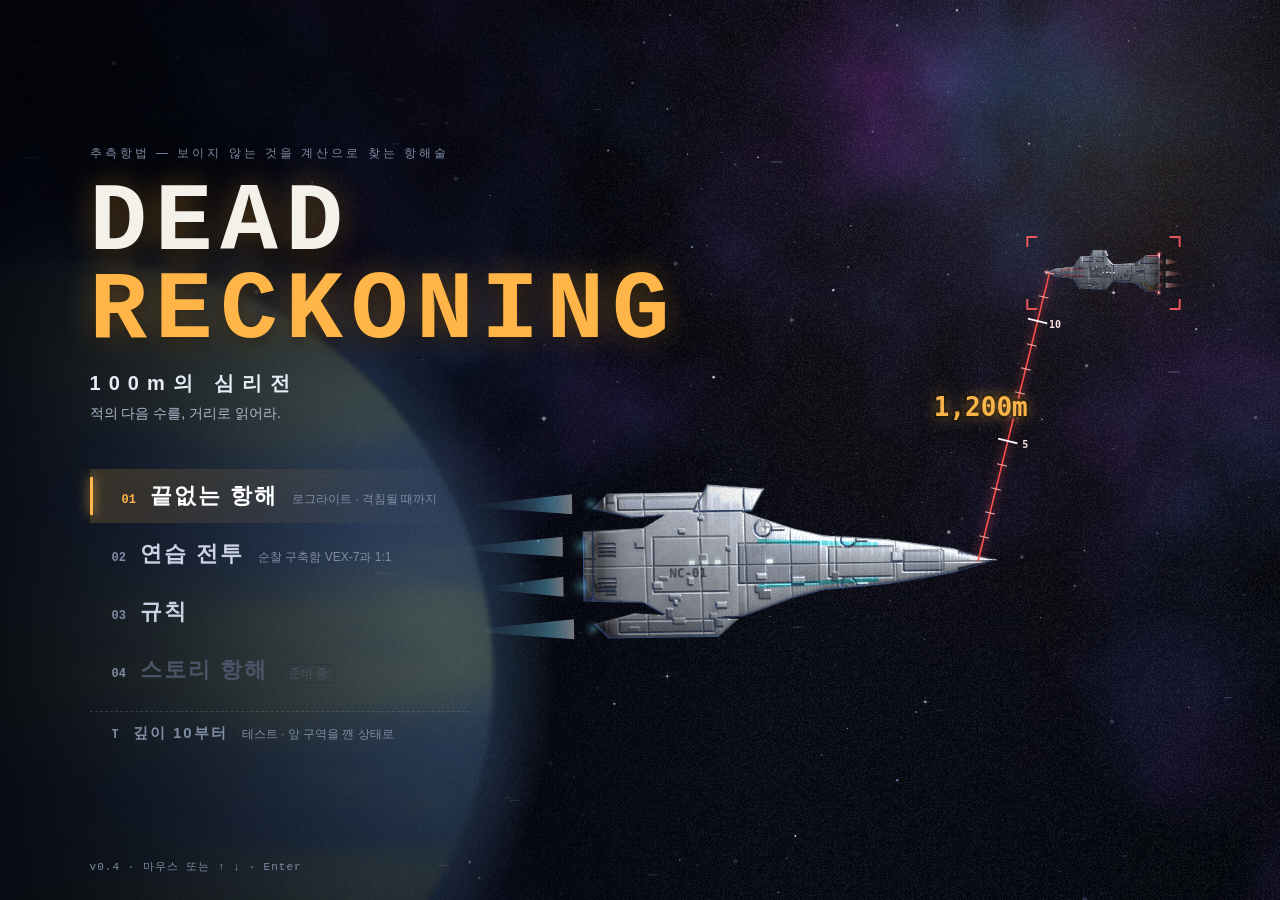
==== index.html @ 0b4e4a98 "DEAD RECKONING 첫 업로드 (게임 + 기획서 + 카드 목록)" ====
<!DOCTYPE html>
<html lang="ko">
<head>
  <meta charset="UTF-8">
  <title>DEAD RECKONING — 100m의 심리전</title>
  <link rel="stylesheet" href="style.css">
</head>
<body>
  <!-- 창 전체 = 우주 (카메라 · 레터박스 · 필름 입자까지 여기서 그림) -->
  <canvas id="space"></canvas>

  <div id="app">
    <header id="top">
      <div class="logo">DEAD RECKONING <span>100m의 심리전</span></div>
      <div id="turnInfo"></div>
      <button id="menuBtn" class="topBtn">메인 화면</button>
      <button id="logBtn" class="topBtn">기록 (L)</button>
      <button id="helpBtn" class="topBtn">규칙 (H)</button>
    </header>

    <!-- 전장: 함선이 떠 있는 자리 -->
    <section id="field">
      <div id="hudPlayer" class="hud left"></div>
      <div id="hudEnemy" class="hud right"></div>
      <div id="hudCenter">
        <div id="steps" class="phaseSteps"></div>
        <div id="distLbl"></div>
        <div id="torps"></div>
      </div>
      <div id="banner" class="hidden"></div>
      <div id="hint"></div>
      <div id="radio"></div>
      <div id="turnSum" class="hidden"></div>
      <div id="reveal" class="hidden">
        <div class="revealSide me"></div>
        <div class="revealMid">동시 공개</div>
        <div class="revealSide foe"></div>
      </div>
    </section>

    <!-- 아래 트레이: 계획 + 손패 -->
    <section id="tray">
      <section id="planBar"></section>
      <section id="hand"></section>
    </section>

    <!-- 메인 화면 -->
    <section id="title" class="hidden">
      <div class="tWrap">
        <div class="tKicker">추측항법 — 보이지 않는 것을 계산으로 찾는 항해술</div>
        <h1 class="tLogo"><span>DEAD</span><span>RECKONING</span></h1>
        <div class="tSub">100m의 심리전</div>
        <div class="tTag">적의 다음 수를, 거리로 읽어라.</div>
        <nav class="tMenu">
          <button data-m="endless"><i>01</i>끝없는 항해<small id="bestDepth">로그라이트</small></button>
          <button data-m="practice"><i>02</i>연습 전투<small>순찰 구축함 VEX-7과 1:1</small></button>
          <button data-m="rules"><i>03</i>규칙</button>
          <button data-m="voyage" disabled><i>04</i>스토리 항해<small>준비 중</small></button>
          <button data-m="depth10" class="dev"><i>T</i>깊이 10부터<small>테스트 · 앞 구역을 깬 상태로</small></button>
        </nav>
      </div>
      <div class="tFoot">v0.4 · 마우스 또는 ↑ ↓ · Enter</div>
    </section>

    <!-- 항해 화면 (이야기 · 항로 · 보상 · 사건) -->
    <section id="voyage" class="hidden"></section>

    <!-- 전투 기록 (서랍) -->
    <aside id="log"></aside>
    <div id="overlay" class="hidden"></div>
  </div>

  <!-- 수치 (숫자만 바꾸고 새로고침) -->
  <script src="data/cards.js"></script>
  <script src="data/rules.js"></script>
  <script src="data/voyage.js"></script>
  <!-- 게임 코드 -->
  <script src="src/battle.js"></script>
  <script src="src/ai.js"></script>
  <script src="src/art.js"></script>
  <script src="src/icons.js"></script>
  <script src="src/scene.js"></script>
  <script src="src/voyage.js"></script>
  <script src="src/ui.js"></script>
</body>
</html>
---- style.css ----
/* DEAD RECKONING — 시네마틱 우주전: 짙은 우주 + 호박색 계기 + 청록(나) / 적색(적) */
:root {
  --bg: #02030A;
  --panel: #0C1320;
  --panel2: #121B2B;
  --glass: rgba(6, 10, 20, 0.55);
  --line: rgba(160, 190, 230, 0.16);
  --text: #E6EDF7;
  --dim: #7E8BA3;
  --amber: #FFB547;
  --me: #5CE1E6;
  --foe: #FF5A5F;
  --fuel: #7CFF9B;
  --heat: #FF7A3A;
  --shield: #9DB8FF;
  --weapon: #FF8A65;
  --defense: #7FB2FF;
  --move: #7CFF9B;
  --system: #C08BFF;
  --mono: Consolas, 'Courier New', monospace;
}

* { box-sizing: border-box; }
html, body { margin: 0; height: 100%; background: var(--bg); color: var(--text);
  font-family: 'Malgun Gothic', 'Apple SD Gothic Neo', sans-serif; overflow: hidden; }
#space { position: fixed; inset: 0; width: 100vw; height: 100vh; display: block; z-index: 0; }
button { font: inherit; color: inherit; cursor: pointer; }
.hidden { display: none !important; }

/* 화면 전체가 전장. 위 · 아래만 얇게 UI */
#app { position: fixed; inset: 0; z-index: 1; display: flex; flex-direction: column; }
#top { display: flex; align-items: center; gap: 16px; padding: 10px 16px 0; text-shadow: 0 1px 4px #000; }
.logo { font-family: var(--mono); font-weight: 900; letter-spacing: 6px; color: var(--amber); font-size: 15px; text-shadow: 0 0 14px rgba(255,181,71,0.45); }
.logo span { font-family: 'Malgun Gothic', sans-serif; letter-spacing: 1px; font-size: 11px; color: var(--dim); margin-left: 10px; }
#turnInfo { flex: 1; font-family: var(--mono); color: var(--dim); font-size: 11px; }
.topBtn { background: rgba(6,10,20,0.5); border: 1px solid var(--line); border-radius: 6px; padding: 4px 11px; font-size: 11px; color: var(--dim); }
.topBtn:hover, .topBtn.on { color: var(--text); border-color: rgba(255,255,255,0.4); }

/* ── 전장 ── */
#field { position: relative; flex: 1; min-height: 260px; }

/* 계기판: 모서리를 깎은 얇은 판 */
.hud { position: absolute; top: 10px; width: 280px; padding: 10px 14px 9px; font-size: 12px;
  background: linear-gradient(180deg, rgba(8,13,26,0.72), rgba(8,13,26,0.35)); backdrop-filter: blur(4px);
  clip-path: polygon(0 0, calc(100% - 14px) 0, 100% 14px, 100% 100%, 14px 100%, 0 calc(100% - 14px)); }
.hud.left { left: 16px; border-top: 2px solid var(--me); }
.hud.right { right: 16px; border-top: 2px solid var(--foe); clip-path: polygon(14px 0, 100% 0, 100% calc(100% - 14px), calc(100% - 14px) 100%, 0 100%, 0 14px); }
.hud h2 { margin: 0 0 7px; font-size: 13px; letter-spacing: 1px; }
.hud.left h2 { color: var(--me); } .hud.right h2 { color: var(--foe); }
.stat { display: flex; align-items: center; flex-wrap: wrap; gap: 4px 8px; margin: 4px 0; color: var(--dim); }
.stat > span:first-child { width: 36px; font-size: 11px; }
.stat b { color: var(--text); font-family: var(--mono); font-size: 12px; min-width: 58px; text-align: right; }
.bar { flex: 1; height: 7px; background: rgba(255,255,255,0.08); position: relative; overflow: hidden; transform: skewX(-20deg); }
.stat.hull .bar { height: 11px; }
.bar > i { position: absolute; left: 0; top: 0; bottom: 0; transition: width 0.5s; }
.bar .ghost { background: rgba(255, 122, 58, 0.35); }
.bar .mark { position: absolute; top: -2px; bottom: -2px; width: 2px; background: rgba(255,255,255,0.35); }
.tag { display: inline-block; font-size: 11px; padding: 1px 6px; border-radius: 3px; background: rgba(255,255,255,0.07); }
.tag.warn { color: #FFD166; } .tag.danger { color: var(--heat); } .tag.melt { color: var(--foe); }

.stat.intel > span:first-child { color: var(--amber); }
.tag.doc { color: var(--text); background: rgba(255,181,71,0.12); border: 1px solid rgba(255,181,71,0.3); }
.mh { font-family: var(--mono); font-size: 11px; padding: 0 4px; border-radius: 3px; opacity: 0.55; }
.mh.last { opacity: 1; outline: 1px solid rgba(255,255,255,0.25); }
.mh.fwd { color: var(--fuel); } .mh.back { color: var(--shield); } .mh.hold { color: var(--dim); } .mh.none { color: var(--dim); opacity: 0.7; }

/* 새 계기판: 선체가 주인공 */
.hname { font-size: 12px; font-weight: 900; letter-spacing: 1px; margin-bottom: 2px; }
.hud.left .hname { color: var(--me); } .hud.right .hname { color: var(--foe); }
.hullRow { display: flex; align-items: baseline; gap: 10px; }
.hpNum b { font-family: var(--mono); font-size: 30px; font-weight: 900; color: #fff; line-height: 1; text-shadow: 0 0 12px rgba(255,255,255,0.25); }
.hpNum small { font-family: var(--mono); font-size: 13px; color: var(--dim); }
.shNum { font-size: 11px; color: var(--shield); }
.shNum b { font-family: var(--mono); font-size: 17px; text-shadow: 0 0 10px rgba(157,184,255,0.7); }
.lowTag { display: none; margin-left: auto; font-size: 10px; font-weight: 900; color: #fff; background: var(--foe); padding: 1px 6px; animation: pulse 0.5s infinite alternate; }
.hud.low .lowTag { display: inline-block; }
.hud.low .hpNum b { color: #FF6B6B; }
.hbar { position: relative; height: 14px; margin-top: 5px; background: rgba(255,255,255,0.07); transform: skewX(-20deg); overflow: hidden; }
.hbar i { position: absolute; left: 0; top: 0; bottom: 0; }
.hbar .trail { background: rgba(255,255,255,0.85); transition: width 0.6s ease-in 0.45s; }
.hbar .fill { transition: width 0.15s; }
.hud.left .hbar .fill { background: linear-gradient(180deg, #8EF3F6, var(--me)); box-shadow: 0 0 10px rgba(92,225,230,0.5); }
.hud.right .hbar .fill { background: linear-gradient(180deg, #FF9A9D, var(--foe)); box-shadow: 0 0 10px rgba(255,90,95,0.5); }
.hud.low .hbar .fill { animation: pulse 0.45s infinite alternate; }
.hbar .ticks { position: absolute; inset: 0; background-image: linear-gradient(90deg, transparent calc(100% - 1px), rgba(0,0,0,0.5) calc(100% - 1px)); }
.sbar { height: 5px; margin-top: 3px; transform: skewX(-20deg); background: rgba(157,184,255,0.08); }
.sbar .sfill { display: block; height: 100%; width: 0; background: var(--shield); box-shadow: 0 0 10px rgba(157,184,255,0.8); transition: width 0.2s; }
.subRow { display: flex; align-items: center; gap: 6px; margin-top: 7px; font-size: 11px; color: var(--dim); }
.subRow .heatBar { flex: 1; height: 5px; }
.subRow b { font-family: var(--mono); color: var(--text); font-size: 11px; }
.subRow .lbl + b + .lbl { margin-left: 6px; }
.heatBar .hf { background: linear-gradient(90deg, #FFB547, var(--heat)); }
.hud .tags { display: flex; flex-wrap: wrap; gap: 4px; margin-top: 5px; }
.hud .tags:empty { display: none; }
.hud .intel { margin-top: 5px; font-size: 11px; display: flex; flex-direction: column; gap: 3px; }
.hud .intel .lbl { color: var(--amber); margin-right: 6px; }
.hud.hit { animation: hudHit 0.4s; }
@keyframes hudHit { 0% { transform: translateX(0); filter: brightness(2.2); } 25% { transform: translateX(-5px); } 50% { transform: translateX(4px); } 75% { transform: translateX(-2px); } 100% { transform: none; filter: none; } }

#hudCenter { position: absolute; top: 12px; left: 50%; transform: translateX(-50%); text-align: center; pointer-events: none; z-index: 2; }
.phaseSteps { display: flex; gap: 4px; justify-content: center; font-size: 11px; }
.phaseSteps span { padding: 3px 9px; background: rgba(6,10,20,0.55); color: var(--dim); transform: skewX(-15deg); }
.phaseSteps span.on { background: var(--amber); color: #1A1204; font-weight: 900; box-shadow: 0 0 14px rgba(255,181,71,0.5); }
#torps { margin-top: 6px; font-size: 12px; text-shadow: 0 1px 3px #000; }
#torps .me { color: var(--me); } #torps .foe { color: var(--foe); }

/* 평소 거리 (작게) */
#distLbl { margin-top: 6px; font-size: 12px; color: var(--dim); text-shadow: 0 1px 3px #000; }
#distLbl b { font-family: var(--mono); color: var(--amber); font-size: 14px; }
#distLbl small { font-size: 10px; opacity: 0.6; }


/* 카드 조준 */
body.aiming, body.aiming * { cursor: crosshair !important; user-select: none; }
.card { touch-action: none; user-select: none; }
.card.lifted { opacity: 0.25; transform: translateY(-4px) scale(0.96); transition-duration: 0.15s; }
.dragGhost { position: fixed; z-index: 30; pointer-events: none; margin: 0; transform: translate(-50%, -30%) rotate(-5deg) scale(0.92);
  box-shadow: 0 18px 40px rgba(0,0,0,0.7), 0 0 0 1px var(--amber); transition: transform 0.12s, opacity 0.12s; }
.dragGhost.onTarget { transform: translate(-50%, 40%) rotate(0) scale(0.45); opacity: 0.55; }
.dragGhost.weaponAim { display: none; }          /* 무기는 조준경만 */
body.scoping, body.scoping * { cursor: none !important; }
body.measuring #field { cursor: none; }
.flyCard { position: fixed; z-index: 30; pointer-events: none; margin: 0; transform: translate(-50%, -50%) scale(0.5);
  transition: left 0.38s cubic-bezier(.5,0,.2,1), top 0.38s cubic-bezier(.5,0,.2,1), transform 0.38s, opacity 0.38s; box-shadow: 0 0 24px rgba(255,181,71,0.6); }
.flyCard.go { transform: translate(-50%, -50%) scale(0.12); opacity: 0.25; }
.chip.chipIn { animation: chipIn 0.6s 0.3s both; }
@keyframes chipIn { 0% { box-shadow: 0 0 0 0 rgba(255,181,71,0.9); background: rgba(255,181,71,0.35); } 100% { box-shadow: 0 0 0 10px rgba(255,181,71,0); } }
#hint { position: absolute; left: 50%; bottom: 18px; transform: translateX(-50%); font-size: 13px; font-weight: 900; color: var(--amber);
  background: rgba(6,10,20,0.8); padding: 6px 14px; border: 1px solid rgba(255,181,71,0.4); opacity: 0; pointer-events: none; z-index: 5; }
#hint.show { animation: hintIn 1.8s both; }
@keyframes hintIn { 0% { opacity: 0; transform: translate(-50%, 6px); } 12% { opacity: 1; transform: translate(-50%, 0); } 80% { opacity: 1; } 100% { opacity: 0; } }

/* 턴 시작 자막 */
#banner { position: absolute; left: 0; right: 0; top: 30%; text-align: center; pointer-events: none; animation: bannerIn 1.9s both; z-index: 3; }
#banner .bt { font-family: var(--mono); font-weight: 900; font-size: 42px; letter-spacing: 16px; color: #fff; text-shadow: 0 0 24px rgba(255,181,71,0.7), 0 2px 6px #000; }
#banner .bs { margin-top: 4px; font-size: 14px; letter-spacing: 4px; color: var(--amber); text-shadow: 0 1px 4px #000; }
#banner .bline { width: 380px; max-width: 70%; height: 1px; margin: 10px auto 0; background: linear-gradient(90deg, transparent, rgba(255,181,71,0.8), transparent); }
@keyframes bannerIn {
  0% { opacity: 0; letter-spacing: 30px; filter: blur(6px); }
  18% { opacity: 1; filter: blur(0); }
  75% { opacity: 1; }
  100% { opacity: 0; transform: translateY(-10px); }
}

/* 기본 엔진 · 오버드라이브 */
.chip.engine .engTxt { min-width: 74px; text-align: center; font-weight: 900; }
.chip.engine .engCost { color: var(--heat); font-size: 10px; }
.odBtn { background: rgba(255,122,58,0.08); border: 1px solid rgba(255,122,58,0.45); color: var(--heat); border-radius: 8px; padding: 6px 12px; font-weight: 900; font-size: 12px; }
.odBtn.on { background: var(--heat); color: #1A0A02; box-shadow: 0 0 16px rgba(255,122,58,0.6); animation: pulse 0.5s infinite alternate; }
.odBtn:disabled { opacity: 0.35; cursor: not-allowed; animation: none; }
.tag.od { color: var(--heat); }

/* 턴 요약 */
#turnSum { position: absolute; top: 62px; left: 50%; transform: translateX(-50%); background: var(--glass); backdrop-filter: blur(6px); border-top: 1px solid rgba(255,181,71,0.5); padding: 8px 16px; font-size: 12px; pointer-events: none; animation: tsIn 0.35s both; min-width: 270px; }
#turnSum .tsHead { text-align: center; color: var(--dim); margin-bottom: 4px; }
#turnSum em { font-style: normal; font-weight: 900; color: var(--text); }
#turnSum .me { color: var(--me); } #turnSum .foe { color: var(--foe); }
#turnSum .tsRow { display: grid; grid-template-columns: auto 34px auto 34px; gap: 4px 10px; align-items: center; color: var(--dim); }
#turnSum .tsRow b { font-family: var(--mono); font-size: 14px; text-align: right; }
@keyframes tsIn { from { opacity: 0; transform: translate(-50%, 6px); } to { opacity: 1; transform: translate(-50%, 0); } }

/* ── 동시 공개: 화면 한가운데 크게 → 위로 물러남 ── */
#reveal { position: absolute; left: 50%; top: 50%; width: min(96%, 1180px); transform: translate(-50%, -50%) scale(1.12);
  display: grid; grid-template-columns: 1fr auto 1fr; align-items: center; gap: 14px; pointer-events: none; z-index: 2;
  transition: top 0.55s cubic-bezier(.2,.8,.2,1), transform 0.55s cubic-bezier(.2,.8,.2,1); }
#reveal::before { content: ''; position: absolute; inset: -60px -40px; background: radial-gradient(ellipse at center, rgba(0,0,0,0.75), rgba(0,0,0,0) 70%); z-index: -1; transition: opacity 0.5s; }
#reveal.docked { top: 44px; transform: translate(-50%, 0) scale(0.66); }
#reveal.docked::before { opacity: 0; }
.revealMid { font-family: var(--mono); font-weight: 900; font-size: 12px; letter-spacing: 3px; color: var(--amber); writing-mode: vertical-rl; text-shadow: 0 0 10px rgba(255,181,71,0.6); padding: 6px 0; border-left: 1px solid rgba(255,181,71,0.5); border-right: 1px solid rgba(255,181,71,0.5); }
#reveal.docked .revealMid { opacity: 0.4; }
.revealSide { display: flex; flex-wrap: wrap; gap: 8px; }
.revealSide.me { flex-direction: row-reverse; }      /* 첫 카드가 가운데 쪽 */
.rcard { width: 124px; height: 70px; padding: 8px 9px 8px 50px; font-size: 13px; font-weight: 900; position: relative;
  background: linear-gradient(160deg, rgba(20,30,52,0.95), rgba(10,15,28,0.95)); border: 1px solid var(--line); border-radius: 6px; }
.rcard .ri { position: absolute; left: 8px; top: 50%; transform: translateY(-50%); line-height: 0; }
.rcard small { display: block; font-weight: 400; font-size: 10px; color: var(--dim); margin-top: 4px; }
.rcard.back { padding: 0; background: repeating-linear-gradient(45deg, #1B2336, #1B2336 6px, #131A29 6px, #131A29 12px); animation: pulse 0.6s infinite alternate; }
.revealSide.me .rcard.back { animation: slideL 0.35s both, pulse 0.6s 0.35s infinite alternate; }
.revealSide.foe .rcard.back { animation: slideR 0.35s both, pulse 0.6s 0.35s infinite alternate; }
.rcard.front { animation: flipIn 0.45s both; }
.rcard[data-type=weapon] { border-color: rgba(255,138,101,0.75); } .rcard[data-type=weapon] .ri { color: var(--weapon); }
.rcard[data-type=defense] { border-color: rgba(127,178,255,0.75); } .rcard[data-type=defense] .ri { color: var(--defense); }
.rcard[data-type=move] { border-color: rgba(124,255,155,0.75); } .rcard[data-type=move] .ri { color: var(--move); }
.rcard.front.od { border-color: var(--heat); color: var(--heat); box-shadow: 0 0 16px rgba(255,122,58,0.6); } .rcard.od .ri { color: var(--heat); }
.revealSide.me .rcard.front { box-shadow: 0 0 14px rgba(92,225,230,0.35); }
.revealSide.foe .rcard.front { box-shadow: 0 0 14px rgba(255,90,95,0.35); }
@keyframes flipIn { from { transform: rotateY(90deg) scale(0.9); opacity: 0.3; } to { transform: rotateY(0) scale(1); opacity: 1; } }
@keyframes slideL { from { transform: translateX(-80px); opacity: 0; } to { transform: none; opacity: 1; } }
@keyframes slideR { from { transform: translateX(80px); opacity: 0; } to { transform: none; opacity: 1; } }
@keyframes pulse { from { opacity: 0.6; } to { opacity: 1; } }

/* ── 아래 트레이 (계획 + 손패). 처리 중엔 흐려지고 내려감 ── */
#tray { padding: 26px 16px 10px; background: linear-gradient(to top, rgba(2,3,9,0.94) 55%, rgba(2,3,9,0)); transition: opacity 0.4s, transform 0.4s; }
body.resolving #tray { opacity: 0.22; transform: translateY(40px); pointer-events: none; }

#planBar { display: flex; align-items: center; gap: 10px; flex-wrap: wrap; min-height: 44px; font-size: 13px; padding: 0 4px 6px; border-bottom: 1px solid rgba(255,181,71,0.18); }
#planBar .label { color: var(--amber); font-size: 11px; letter-spacing: 2px; font-weight: 900; }
.planRow { display: flex; flex-wrap: wrap; gap: 6px; align-items: center; flex: 1; }
.planRow .empty { color: var(--dim); font-size: 12px; }
.chip { flex: none; white-space: nowrap; background: rgba(18,27,43,0.85); border: 1px solid var(--line); border-radius: 6px; padding: 4px 8px; font-size: 12px; display: flex; align-items: center; gap: 6px; }
.chip[data-type=weapon] { border-color: rgba(255,138,101,0.5); }
.chip[data-type=defense] { border-color: rgba(127,178,255,0.5); }
.chip[data-type=move] { border-color: rgba(124,255,155,0.5); }
.chip button, .ctl button { background: rgba(255,255,255,0.06); border: 1px solid var(--line); border-radius: 4px; padding: 1px 7px; }
.ctl { display: flex; align-items: center; gap: 6px; color: var(--dim); font-size: 12px; }
.fuelPips { display: inline-flex; gap: 3px; }
.fuelPips i { width: 12px; height: 12px; transform: skewX(-15deg); background: rgba(255,255,255,0.08); border: 1px solid var(--line); }
.fuelPips i.used { background: var(--fuel); box-shadow: 0 0 6px rgba(124,255,155,0.5); } .fuelPips i.cool { background: var(--shield); } .fuelPips i.over { background: var(--heat); }
.ctl.expect { color: var(--text); }
.ctl.expect b { color: var(--amber); font-family: var(--mono); font-size: 15px; }
.ctl.expect small { color: var(--dim); font-size: 10px; }
#decide { background: linear-gradient(180deg, #FFC66B, #F29B1F); color: #1A1204; border: none; padding: 10px 24px; font-weight: 900; font-size: 14px; letter-spacing: 1px; box-shadow: 0 0 20px rgba(255,181,71,0.4);
  clip-path: polygon(10px 0, 100% 0, calc(100% - 10px) 100%, 0 100%); }
#decide:disabled { opacity: 0.35; cursor: not-allowed; box-shadow: none; }

/* ── 손패 카드 ── */
#hand { display: flex; gap: 12px; padding: 16px 4px 0; min-height: 232px; justify-content: center; }
.card { width: 152px; height: 218px; border-radius: 9px; position: relative; cursor: pointer; display: flex; flex-direction: column; overflow: hidden;
  background: linear-gradient(170deg, rgba(24,35,60,0.97), rgba(11,17,31,0.97) 65%); border: 1px solid rgba(160,190,230,0.22);
  box-shadow: 0 10px 24px rgba(0,0,0,0.55);
  transition: transform 0.32s cubic-bezier(.2,1.4,.4,1), border-color 0.3s, box-shadow 0.35s, opacity 0.3s; }
.card::after { content: ''; position: absolute; inset: 0; pointer-events: none;
  background: linear-gradient(115deg, rgba(255,255,255,0) 40%, rgba(255,255,255,0.07) 50%, rgba(255,255,255,0) 60%); }
.card:hover { transform: translateY(-8px); border-color: rgba(255,255,255,0.55); }
.card.planned { transform: translateY(-18px); border-color: var(--amber); box-shadow: 0 0 0 1px var(--amber), 0 14px 30px rgba(255,181,71,0.32); }
/* 선택되는 순간: 빛이 카드를 한 번 쓸고 지나감 */
.card.planned::after { background: linear-gradient(115deg, rgba(255,210,120,0) 35%, rgba(255,210,120,0.45) 50%, rgba(255,210,120,0) 65%);
  background-size: 250% 100%; animation: sweep 0.55s ease-out both; }
@keyframes sweep { from { background-position: 120% 0; } to { background-position: -40% 0; } }
/* 선택 표시 (조준 / 준비) */
.card .armed { position: absolute; left: 50%; top: -1px; z-index: 2; font-size: 10px; font-weight: 900; letter-spacing: 1px; color: #1A1204; background: var(--amber);
  padding: 2px 10px; border-radius: 0 0 6px 6px; transform: translate(-50%, -110%); opacity: 0; transition: transform 0.3s cubic-bezier(.2,1.4,.4,1) 0.08s, opacity 0.2s 0.08s; }
.card.planned .armed { transform: translate(-50%, 0); opacity: 1; }
/* 새 턴에 한 장씩 올라옴 */
.card.dealt { animation: dealIn 0.42s cubic-bezier(.2,1.2,.4,1) backwards; }   /* backwards: 끝난 뒤엔 hover·선택 움직임을 막지 않음 */
@keyframes dealIn { from { opacity: 0; transform: translateY(60px) rotate(4deg); } to { opacity: 1; transform: none; } }
.card.dealt.planned { animation: none; }
.card.locked { opacity: 0.35; cursor: not-allowed; }
/* 카드 그림칸 */
.cart { height: 64px; flex: none; display: grid; place-items: center; position: relative; border-bottom: 1px solid rgba(255,255,255,0.08); }
.cart::before { content: ''; position: absolute; inset: 0; background-image: linear-gradient(rgba(255,255,255,0.05) 1px, transparent 1px), linear-gradient(90deg, rgba(255,255,255,0.05) 1px, transparent 1px); background-size: 10px 10px; }
.cart svg { position: relative; filter: drop-shadow(0 0 6px currentColor); }
.card[data-type=weapon] .cart { color: var(--weapon); background: radial-gradient(ellipse at 50% 60%, rgba(255,138,101,0.32), rgba(60,20,12,0.4) 70%); }
.card[data-type=defense] .cart { color: var(--defense); background: radial-gradient(ellipse at 50% 60%, rgba(127,178,255,0.32), rgba(12,24,60,0.4) 70%); }
.card[data-type=move] .cart { color: var(--move); background: radial-gradient(ellipse at 50% 60%, rgba(124,255,155,0.26), rgba(10,44,22,0.4) 70%); }
.cbody { padding: 7px 9px 8px; display: flex; flex-direction: column; gap: 4px; flex: 1; min-height: 0; }
.card .key { position: absolute; top: 6px; right: 8px; font-family: var(--mono); font-size: 10px; color: rgba(255,255,255,0.5); z-index: 1; }
.card .cost { position: absolute; top: 6px; left: 6px; width: 24px; height: 24px; border-radius: 50%; background: var(--fuel); color: #07210F; font-weight: 900; font-family: var(--mono); display: grid; place-items: center; font-size: 13px; box-shadow: 0 0 10px rgba(124,255,155,0.6); z-index: 1; }
.card .ctype { font-size: 10px; font-weight: 900; letter-spacing: 1px; display: flex; justify-content: space-between; }
.card .ctype .cheat { font-family: var(--mono); color: var(--heat); font-weight: 400; letter-spacing: 0; }
.card[data-type=weapon] .ctype { color: var(--weapon); }
.card[data-type=defense] .ctype { color: var(--defense); }
.card[data-type=move] .ctype { color: var(--move); }
.card .cname { font-size: 15px; font-weight: 900; line-height: 1.1; }
.card .cdesc { font-size: 10.5px; color: #AEB9CD; line-height: 1.35; overflow: hidden; }
.mini { display: flex; gap: 1px; height: 8px; }
.mini i { flex: 1; }
.mini.labels { height: auto; justify-content: space-between; font-family: var(--mono); font-size: 8px; color: var(--dim); margin-top: -2px; }
.card .cnow { font-size: 10.5px; color: var(--dim); background: rgba(255,181,71,0.08); border-radius: 4px; padding: 2px 6px; }
.card .cnow b { color: var(--amber); font-family: var(--mono); font-size: 14px; margin: 0 2px; }
.card .cnow b.zero { color: #4A5468; }
.card .cnow b.od { color: var(--heat); }
.card .cnow span { font-size: 10px; }
.card .lockNote { position: absolute; left: 0; right: 0; top: 24px; text-align: center; color: var(--heat); font-size: 12px; font-weight: 900; text-shadow: 0 1px 3px #000; }

/* ── 기록 (오른쪽 서랍) ── */
#log { position: fixed; right: 12px; top: 44px; bottom: 300px; width: 300px; z-index: 4; background: rgba(6,10,20,0.88); backdrop-filter: blur(8px); border: 1px solid var(--line); border-radius: 8px; padding: 10px 12px; overflow-y: auto; font-size: 12px; line-height: 1.55;
  transform: translateX(calc(100% + 20px)); transition: transform 0.3s; }
#log.open { transform: none; }
#log h3 { margin: 0 0 6px; font-size: 12px; color: var(--dim); letter-spacing: 2px; }
#log p { margin: 2px 0; color: #B9C3D6; }
#log p.turn { color: var(--amber); margin-top: 10px; font-family: var(--mono); }
#log p.hit { color: var(--me); } #log p.hurt { color: var(--foe); }
#log p.miss { color: var(--dim); } #log p.heat { color: var(--heat); }
#log p.def { color: var(--shield); } #log p.move { color: var(--fuel); }

/* ── 결과 / 규칙 ── */
#overlay { position: fixed; inset: 0; background: rgba(2, 4, 8, 0.8); display: grid; place-items: center; z-index: 40; backdrop-filter: blur(3px); }
.box { background: var(--panel); border: 1px solid var(--line); border-radius: 12px; padding: 28px 34px; max-width: 720px; }
.box h1 { margin: 0 0 12px; font-size: 32px; letter-spacing: 2px; }
.box h1.win { color: var(--me); } .box h1.lose { color: var(--foe); }
.box p, .box li { color: #C9D2E3; line-height: 1.6; font-size: 14px; }
.box button.ghostBtn { background: none; color: var(--text); border: 1px solid var(--line); }
.box button { margin-top: 12px; background: var(--amber); color: #1A1204; border: none; border-radius: 8px; padding: 10px 24px; font-weight: 900; }

/* ── 메인 화면 ── */
body.onTitle #top, body.onTitle #field, body.onTitle #tray, body.onTitle #log { visibility: hidden; }
#title { position: fixed; inset: 0; z-index: 20; display: flex; flex-direction: column; justify-content: center; padding: 0 7vw;
  background: linear-gradient(90deg, rgba(2,3,9,0.85) 0%, rgba(2,3,9,0.45) 38%, rgba(2,3,9,0) 60%); transition: opacity 0.6s; }
#title.out { opacity: 0; pointer-events: none; }
.tWrap { max-width: 560px; }
.tKicker { font-size: 12px; letter-spacing: 3px; color: var(--dim); margin-bottom: 18px; animation: tIn 0.8s 0.1s both; }
.tLogo { margin: 0; font-family: var(--mono); font-weight: 900; line-height: 0.92; font-size: clamp(48px, 7.5vw, 104px); letter-spacing: 0.08em; color: #F4F1EA;
  text-shadow: 0 0 30px rgba(255,181,71,0.35), 0 4px 18px rgba(0,0,0,0.8); }
.tLogo span { display: block; animation: tLogo 1.1s both; }
.tLogo span + span { color: var(--amber); animation-delay: 0.18s; }
.tSub { margin-top: 14px; font-size: 20px; font-weight: 900; letter-spacing: 8px; color: var(--text); animation: tIn 0.8s 0.5s both; }
.tTag { margin-top: 8px; font-size: 14px; color: #AEB9CD; animation: tIn 0.8s 0.65s both; }
.tMenu { display: flex; flex-direction: column; gap: 4px; margin-top: 46px; animation: tIn 0.8s 0.85s both; }
.tMenu button { position: relative; display: flex; align-items: baseline; gap: 14px; width: 380px; text-align: left; background: none; border: none; padding: 12px 18px 12px 22px;
  font-size: 22px; font-weight: 900; color: #C9D2E3; letter-spacing: 2px; transition: color 0.2s, padding 0.25s, background 0.25s; }
.tMenu button i { font-style: normal; font-family: var(--mono); font-size: 12px; color: var(--dim); letter-spacing: 0; }
.tMenu button small { font-size: 12px; font-weight: 400; color: var(--dim); letter-spacing: 0; }
.tMenu button::before { content: ''; position: absolute; left: 0; top: 8px; bottom: 8px; width: 3px; background: var(--amber); transform: scaleY(0); transition: transform 0.25s; box-shadow: 0 0 12px var(--amber); }
.tMenu button.sel { color: #fff; padding-left: 32px; background: linear-gradient(90deg, rgba(255,181,71,0.16), rgba(255,181,71,0)); }
.tMenu button.sel::before { transform: scaleY(1); }
.tMenu button.sel i { color: var(--amber); }
.tMenu button:disabled { color: #4A5468; cursor: default; }
.tMenu button.dev { font-size: 15px; margin-top: 10px; color: #7E8BA3; border-top: 1px dashed rgba(126,139,163,0.3); }
.tMenu button.dev.sel { color: #fff; }
.tMenu button:disabled small { color: #4A5468; border: 1px solid #2A3244; padding: 0 6px; border-radius: 3px; }
.tFoot { position: absolute; left: 7vw; bottom: 26px; font-family: var(--mono); font-size: 11px; color: var(--dim); letter-spacing: 1px; }
@keyframes tIn { from { opacity: 0; transform: translateY(10px); } to { opacity: 1; transform: none; } }
@keyframes tLogo { 0% { opacity: 0; letter-spacing: 0.4em; filter: blur(8px); } 60% { filter: blur(0); } 100% { opacity: 1; letter-spacing: 0.08em; } }
/* 화면 전환: 검게 */
#fade { position: fixed; inset: 0; background: #000; z-index: 50; pointer-events: none; opacity: 0; transition: opacity 0.45s; }
#fade.on { opacity: 1; }

/* ── 항해 화면 ── */
body.onVoyage #top, body.onVoyage #field, body.onVoyage #tray, body.onVoyage #log { visibility: hidden; }
#voyage { position: fixed; inset: 0; z-index: 20; overflow-y: auto; padding: 34px 6vw 40px;
  background: linear-gradient(90deg, rgba(2,3,9,0.92) 0%, rgba(2,3,9,0.7) 55%, rgba(2,3,9,0.25) 100%); }
#voyage.dark { background: rgba(0,0,0,0.9); display: flex; align-items: center; justify-content: center; }
.vHead { display: flex; align-items: baseline; gap: 18px; }
.vCh { font-size: 13px; letter-spacing: 3px; color: var(--amber); font-weight: 900; }
.vJump { font-family: var(--mono); font-size: 12px; color: var(--dim); }
.vStatus { display: flex; gap: 18px; margin: 8px 0 22px; font-size: 12px; color: var(--dim); }
.vStatus b { font-family: var(--mono); font-size: 15px; color: var(--text); }
.vStatus b.low { color: var(--foe); }
.vSera { max-width: 760px; font-size: 14px; color: #C9D2E3; line-height: 1.7; padding: 12px 16px; border-left: 2px solid var(--me); background: rgba(92,225,230,0.06); animation: tIn 0.5s both; }
.vSera b { font-family: var(--mono); color: var(--amber); }
.vSera i { color: #9FB0C8; }
.vWho { display: inline-block; font-size: 11px; font-weight: 900; letter-spacing: 2px; color: var(--me); margin-right: 8px; }
.vTitle { font-size: 22px; font-weight: 900; letter-spacing: 1px; margin: 6px 0 18px; }
.vHint { margin-top: 16px; font-size: 12px; color: var(--dim); }
/* 항로 카드 */
.vRoutes { display: flex; gap: 16px; flex-wrap: wrap; margin-top: 22px; }
.vRoute { position: relative; width: 250px; min-height: 200px; padding: 16px 18px; cursor: pointer; background: linear-gradient(170deg, rgba(20,30,52,0.92), rgba(9,14,26,0.92));
  border: 1px solid var(--line); border-top: 3px solid var(--dim); transition: transform 0.2s, border-color 0.2s, box-shadow 0.2s; animation: tIn 0.45s both; }
.vRoute:hover { transform: translateY(-6px); border-color: rgba(255,255,255,0.4); box-shadow: 0 14px 30px rgba(0,0,0,0.5); }
.vRoute.t-battle { border-top-color: var(--weapon); } .vRoute.t-elite { border-top-color: var(--foe); }
.vRoute.t-event { border-top-color: var(--amber); } .vRoute.t-dock { border-top-color: var(--fuel); }
.vRoute.t-flag { border-top-color: var(--foe); width: 340px; box-shadow: 0 0 30px rgba(255,90,95,0.25); }
.vrKey { position: absolute; top: 10px; right: 12px; font-family: var(--mono); font-size: 11px; color: var(--dim); }
.vrType { font-size: 11px; font-weight: 900; letter-spacing: 3px; color: var(--dim); }
.t-battle .vrType { color: var(--weapon); } .t-elite .vrType, .t-flag .vrType { color: var(--foe); } .t-event .vrType { color: var(--amber); } .t-dock .vrType { color: var(--fuel); }
.vrPlace { font-size: 12px; color: var(--dim); margin: 2px 0 12px; }
.vrEnemy { font-size: 17px; font-weight: 900; margin-bottom: 6px; }
.vrDoc { font-size: 12px; color: #C9D2E3; }
.vrDoc b { color: var(--amber); }
.vrDesc { font-size: 12px; color: #9FB0C8; margin-top: 6px; line-height: 1.5; }
.vrReward { margin-top: 14px; font-size: 12px; color: var(--fuel); font-weight: 900; }
/* 보상 카드 */
.vCards { display: flex; gap: 16px; flex-wrap: wrap; margin-top: 10px; }
.vcard { cursor: pointer; animation: dealIn 0.42s cubic-bezier(.2,1.2,.4,1) backwards; }
.vcard:hover { transform: translateY(-10px); border-color: var(--amber); }
.vcard .vrKey { top: 8px; right: 10px; z-index: 2; }
.vCount { position: absolute; top: 34px; right: 10px; z-index: 2; font-family: var(--mono); font-weight: 900; color: var(--amber); }
.vSkip { margin-top: 20px; background: none; border: 1px solid var(--line); color: var(--dim); padding: 6px 14px; }
/* 이야기 · 무전 */
.vStory { max-width: 680px; text-align: center; }
.vsTitle { font-family: var(--mono); font-size: 34px; font-weight: 900; letter-spacing: 6px; color: var(--amber); animation: tIn 0.8s both; }
.vsTitle.win { color: var(--me); } .vsTitle.lose { color: var(--foe); }
.vsSub { margin-top: 8px; font-size: 13px; color: var(--dim); letter-spacing: 2px; animation: tIn 0.8s 0.2s both; }
.vStory p { font-size: 17px; line-height: 1.8; color: #D5DDEA; margin: 14px 0; animation: tIn 0.9s both; }
.vStory b { color: var(--amber); font-family: var(--mono); }
.vNext { margin-top: 26px; background: none; border: 1px solid rgba(255,181,71,0.5); color: var(--amber); padding: 9px 22px; font-weight: 900; letter-spacing: 2px; animation: tIn 0.6s both; }
.vNext small { color: var(--dim); font-weight: 400; margin-left: 6px; }
.vNext:hover { background: rgba(255,181,71,0.12); }
.vSay { max-width: 640px; margin-top: 30px; padding: 20px 24px; background: rgba(8,13,26,0.8); border-left: 3px solid var(--me); animation: tIn 0.5s both; }
.vSay p { font-size: 16px; line-height: 1.7; color: #D5DDEA; }
.vSay b { color: var(--amber); font-family: var(--mono); }
/* 사건 */
.vEvent { max-width: 680px; margin-top: 10px; animation: tIn 0.5s both; }
.vEvent p { font-size: 15px; line-height: 1.8; color: #D5DDEA; margin: 8px 0; }
.vChoices { display: flex; flex-direction: column; gap: 10px; margin-top: 24px; }
.vChoice { display: grid; grid-template-columns: 26px 1fr; gap: 2px 10px; text-align: left; background: rgba(12,19,34,0.9); border: 1px solid var(--line); border-left: 3px solid var(--amber); padding: 12px 16px; transition: background 0.2s, transform 0.2s; }
.vChoice:hover { background: rgba(255,181,71,0.1); transform: translateX(4px); }
.vChoice i { grid-row: span 2; font-style: normal; font-family: var(--mono); color: var(--amber); font-size: 14px; }
.vChoice b { font-size: 15px; }
.vChoice small { color: #9FB0C8; font-size: 12px; }
#vToast { position: fixed; left: 50%; bottom: 40px; transform: translateX(-50%); z-index: 45; background: rgba(6,10,20,0.9); border: 1px solid rgba(124,255,155,0.5); color: var(--fuel);
  padding: 8px 18px; font-weight: 900; font-size: 13px; opacity: 0; pointer-events: none; }
#vToast.show { animation: hintIn 1.8s both; }
/* 전투 중 무전 */
#radio { position: absolute; left: 16px; bottom: 16px; max-width: 460px; padding: 10px 14px; background: rgba(6,10,20,0.82); border-left: 3px solid var(--foe);
  font-size: 14px; line-height: 1.5; opacity: 0; pointer-events: none; z-index: 4; }
#radio b { display: block; font-size: 11px; letter-spacing: 2px; color: var(--foe); margin-bottom: 2px; }
#radio.show { animation: radioIn 3.1s both; }
@keyframes radioIn { 0% { opacity: 0; transform: translateX(-10px); } 8% { opacity: 1; transform: none; } 88% { opacity: 1; } 100% { opacity: 0; } }

/* ── 시스템 카드 (즉시) ── */
.card[data-type=system] .ctype { color: var(--system); }
.card[data-type=system] .cart { color: var(--system); background: radial-gradient(ellipse at 50% 60%, rgba(192,139,255,0.32), rgba(40,16,70,0.45) 70%); }
.card[data-type=system] { border-color: rgba(192,139,255,0.45); }
.card .sysBadge { position: absolute; right: 8px; top: 30px; z-index: 2; font-size: 10px; font-weight: 900; color: #1A0A2E; background: var(--system); padding: 1px 6px; border-radius: 3px; box-shadow: 0 0 10px rgba(192,139,255,0.7); }
.rcard[data-type=system] { border-color: rgba(192,139,255,0.8); } .rcard[data-type=system] .ri { color: var(--system); }
.tag.solar { color: #FFC24A; } .tag.cool { color: #8FD8FF; } .tag.regen { color: var(--shield); }
/* 동시 공개 ① 시스템 카드: 크게 */
#reveal.sysPhase .revealMid { color: var(--system); border-color: rgba(192,139,255,0.6); text-shadow: 0 0 12px rgba(192,139,255,0.8); font-size: 15px; }
#reveal.sysPhase .rcard { width: 230px; height: 118px; padding: 14px 14px 12px 78px; font-size: 20px; }
#reveal.sysPhase .rcard .ri { left: 16px; }
#reveal.sysPhase .rcard small { font-size: 12px; line-height: 1.4; margin-top: 6px; }
#reveal.sysPhase .rcard.sys { color: #F1E6FF; border: 1px solid var(--system); box-shadow: 0 0 26px rgba(192,139,255,0.55); background: linear-gradient(160deg, rgba(58,30,96,0.96), rgba(18,10,34,0.96)); }
#reveal.sysPhase .rcard.sys .ri { color: var(--system); }
#reveal.sysPhase .rcard.none { width: 200px; height: 118px; padding: 0; display: grid; place-items: center; color: var(--dim); font-size: 14px; font-weight: 400; background: rgba(10,15,28,0.6); }
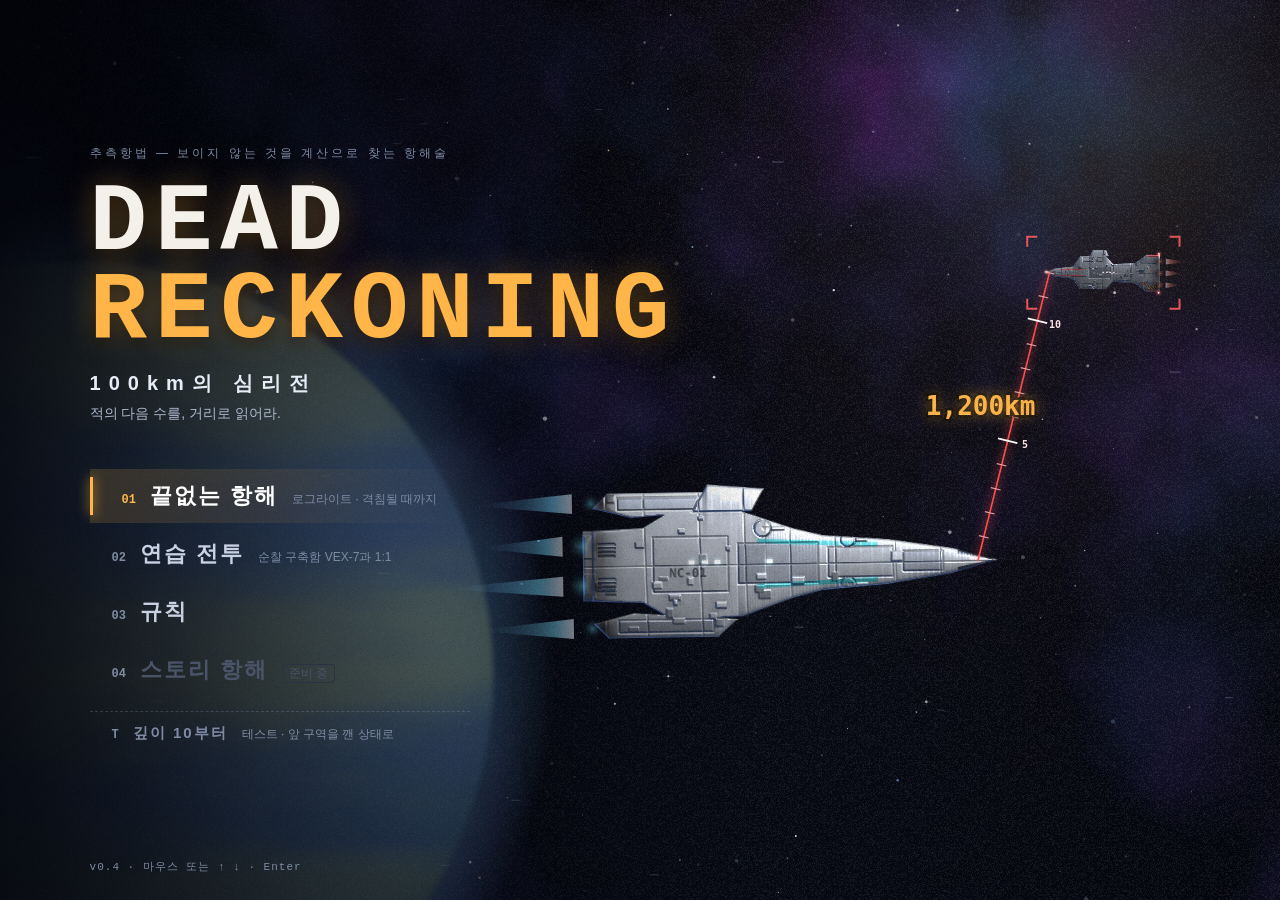
==== commit 00c9c43b: "개발 1단계: 열 규칙 · 멜트다운 · 교란 · km 단위 · 기동 이름 · 카드 수치" ====
--- a/index.html
+++ b/index.html
@@ -2,7 +2,7 @@
 <html lang="ko">
 <head>
   <meta charset="UTF-8">
-  <title>DEAD RECKONING — 100m의 심리전</title>
+  <title>DEAD RECKONING — 100km의 심리전</title>
   <link rel="stylesheet" href="style.css">
 </head>
 <body>
@@ -11,7 +11,7 @@
 
   <div id="app">
     <header id="top">
-      <div class="logo">DEAD RECKONING <span>100m의 심리전</span></div>
+      <div class="logo">DEAD RECKONING <span>100km의 심리전</span></div>
       <div id="turnInfo"></div>
       <button id="menuBtn" class="topBtn">메인 화면</button>
       <button id="logBtn" class="topBtn">기록 (L)</button>
@@ -49,7 +49,7 @@
       <div class="tWrap">
         <div class="tKicker">추측항법 — 보이지 않는 것을 계산으로 찾는 항해술</div>
         <h1 class="tLogo"><span>DEAD</span><span>RECKONING</span></h1>
-        <div class="tSub">100m의 심리전</div>
+        <div class="tSub">100km의 심리전</div>
         <div class="tTag">적의 다음 수를, 거리로 읽어라.</div>
         <nav class="tMenu">
           <button data-m="endless"><i>01</i>끝없는 항해<small id="bestDepth">로그라이트</small></button>
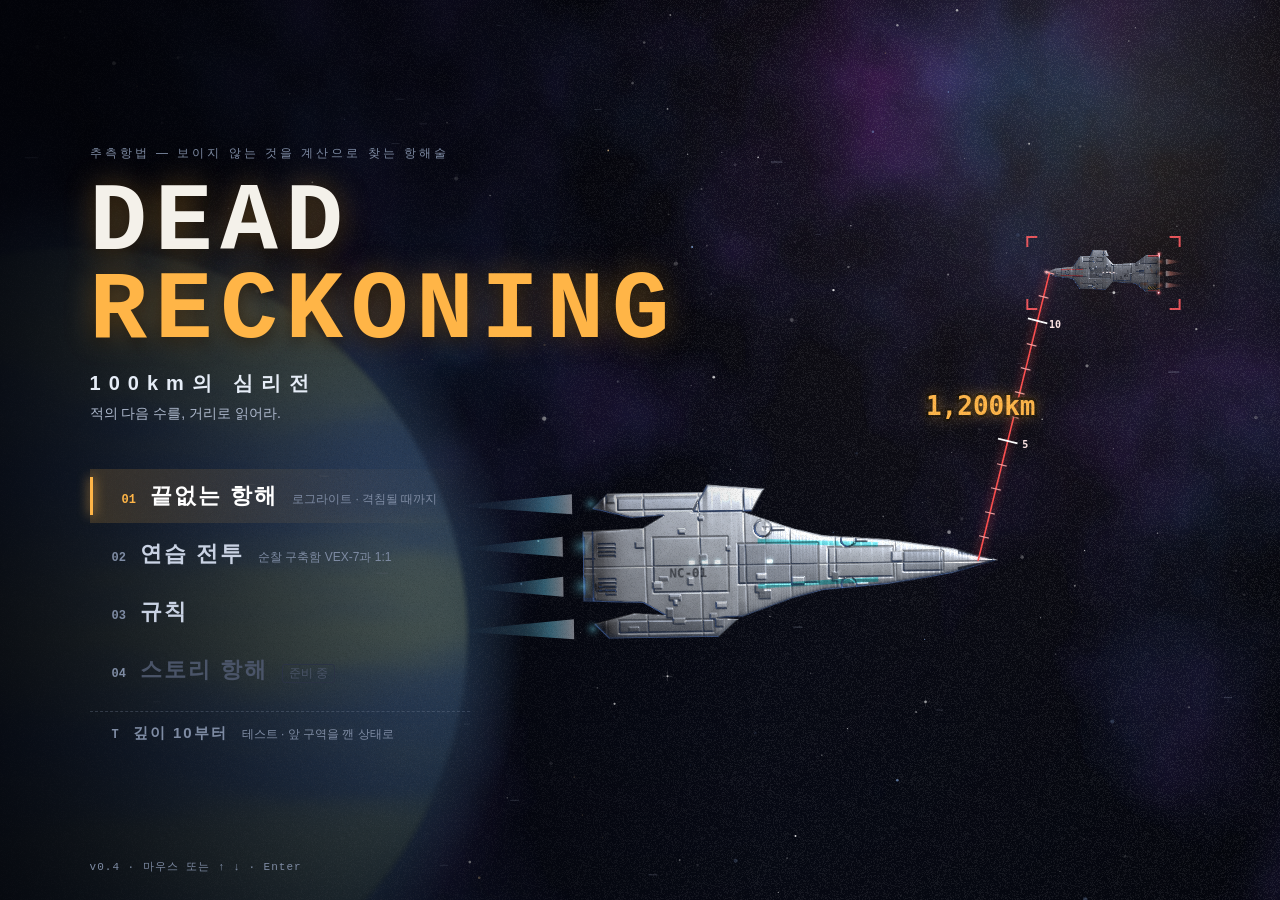
==== commit ec3ed076: "개발 2단계: 함선에 붙은 상태 표시 · 큰 카드 + 자세히 · 계획 칸 · 더미 보기" ====
--- a/index.html
+++ b/index.html
@@ -41,7 +41,9 @@
     <!-- 아래 트레이: 계획 + 손패 -->
     <section id="tray">
       <section id="planBar"></section>
+      <button id="drawPile" class="pile left" title="뽑을 더미 보기"></button>
       <section id="hand"></section>
+      <button id="discardPile" class="pile right" title="버린 더미 보기"></button>
     </section>
 
     <!-- 메인 화면 -->
--- a/style.css
+++ b/style.css
@@ -404,3 +404,161 @@
 #reveal.sysPhase .rcard.sys { color: #F1E6FF; border: 1px solid var(--system); box-shadow: 0 0 26px rgba(192,139,255,0.55); background: linear-gradient(160deg, rgba(58,30,96,0.96), rgba(18,10,34,0.96)); }
 #reveal.sysPhase .rcard.sys .ri { color: var(--system); }
 #reveal.sysPhase .rcard.none { width: 200px; height: 118px; padding: 0; display: grid; place-items: center; color: var(--dim); font-size: 14px; font-weight: 400; background: rgba(10,15,28,0.6); }
+
+/* ═══════════ v0.8 UI (2026-10-01): 함선에 붙은 상태 · 큰 카드 · 계획 칸 · 더미 ═══════════ */
+
+/* ── 함선에 붙은 상태: 위 = 선체(+보호막), 아래 = 열 + 상태 칸 ── */
+.shipStat { position: absolute; left: 0; top: 0; pointer-events: none; z-index: 2; will-change: transform; }
+.shipStat.top { display: flex; align-items: center; gap: 7px; }
+.shipStat.enemy.top { flex-direction: row-reverse; }
+.shipStat .ssHp { font-family: var(--mono); font-size: 19px; font-weight: 900; color: #fff; text-shadow: 0 0 6px #000, 0 1px 2px #000; min-width: 36px; }
+.shipStat.player .ssHp { text-align: right; }
+.ssBar { position: relative; width: 170px; height: 13px; background: rgba(4,7,14,0.82); border: 1px solid rgba(255,255,255,0.2); transform: skewX(-20deg); overflow: hidden; }
+.ssBar i { position: absolute; top: 0; bottom: 0; left: 0; }
+.ssBar .trail { background: rgba(255,255,255,0.85); }
+.ssBar .fill { transition: width 0.15s; }
+.shipStat.player .ssBar .fill { background: linear-gradient(180deg, #8EF3F6, var(--me)); box-shadow: 0 0 10px rgba(92,225,230,0.5); }
+.shipStat.enemy .ssBar .fill { background: linear-gradient(180deg, #FF9A9D, var(--foe)); box-shadow: 0 0 10px rgba(255,90,95,0.5); }
+.ssBar .shOver { background: repeating-linear-gradient(90deg, #AFC6FF 0 6px, #E2EAFF 6px 8px); box-shadow: 0 0 10px rgba(157,184,255,0.9); transition: left 0.2s, width 0.2s; }
+.ssBar .ticks { position: absolute; inset: 0; background-image: linear-gradient(90deg, transparent calc(100% - 1px), rgba(0,0,0,0.5) calc(100% - 1px)); }
+.ssShield { font-size: 13px; color: var(--shield); text-shadow: 0 0 6px #000; white-space: nowrap; }
+.ssShield b { font-family: var(--mono); font-size: 17px; margin-left: 2px; }
+.shipStat.top.low .ssHp { color: #FF6B6B; }
+.shipStat.top.low .fill { animation: pulse 0.45s infinite alternate; }
+.shipStat.top.hit { animation: ssHit 0.4s; }
+@keyframes ssHit { 0% { filter: brightness(2.6); } 100% { filter: none; } }
+.shipStat.bot { display: flex; flex-direction: column; align-items: center; gap: 5px; }
+.ssHeat { pointer-events: auto; cursor: help; position: relative; display: flex; align-items: center; gap: 6px; font-size: 11px; font-weight: 900; color: var(--heat); text-shadow: 0 1px 2px #000; }
+.hbarH { position: relative; width: 140px; height: 9px; background: rgba(4,7,14,0.82); border: 1px solid rgba(255,122,58,0.4); transform: skewX(-20deg); overflow: hidden; }
+.hbarH i { position: absolute; top: 0; bottom: 0; left: 0; transition: width 0.4s; }
+.hbarH .ghost { background: rgba(255,122,58,0.35); }
+.hbarH .hf { background: linear-gradient(90deg, #FFD166, #FFB547); }
+.ssHeat.warn .hf { background: linear-gradient(90deg, #FFB547, #FF9A3A); }
+.ssHeat.danger .hf { background: linear-gradient(90deg, #FF7A3A, #FF4A2A); box-shadow: 0 0 8px rgba(255,90,40,0.8); }
+.ssHeat.melt .hf { background: #FF2A2A; animation: pulse 0.4s infinite alternate; }
+.hbarH .mk { position: absolute; top: 0; bottom: 0; width: 2px; background: rgba(255,255,255,0.75); }
+.ssHeat .heatNum { font-family: var(--mono); font-size: 15px; color: #fff; min-width: 30px; }
+.ssHeat.danger .heatNum, .ssHeat.melt .heatNum { color: #FF6B4A; }
+.ssChips { display: flex; flex-wrap: wrap; gap: 4px; justify-content: center; max-width: 230px; }
+.ssChips:empty { display: none; }
+.sChip { pointer-events: auto; cursor: help; position: relative; display: inline-flex; align-items: center; gap: 3px; padding: 2px 8px; background: rgba(4,7,14,0.88); font-size: 13px; }
+.sChip i { font-style: normal; }
+.sChip b { font-family: var(--mono); font-size: 15px; }
+.sChip.buff { border: 1px solid var(--fuel); color: #BFFFD0; border-radius: 11px; }
+.sChip.debuff { border: 1px solid var(--foe); border-left: 4px solid var(--foe); color: #FFB3B5; border-radius: 0; }
+.sChip.info { border: 1px solid var(--amber); color: #FFE2A8; border-radius: 4px; }
+/* 마우스를 올리면 설명 */
+[data-tip]:hover::after { content: attr(data-tip); position: absolute; bottom: calc(100% + 7px); left: 50%; transform: translateX(-50%); width: max-content; max-width: 270px;
+  white-space: normal; background: rgba(6,10,20,0.97); border: 1px solid rgba(255,181,71,0.45); padding: 6px 10px; font: 400 12px/1.5 'Malgun Gothic', sans-serif; color: var(--text); text-shadow: none; z-index: 20; }
+[data-tip=""]:hover::after { display: none; }
+
+/* 모서리 계기판: 이제 이름 · OD · 단서만 */
+.hud { width: 250px; }
+
+/* ── 계획 칸: 연료 · 냉각 · 기본 엔진 크게 ── */
+#planBar { font-size: 14px; min-height: 56px; gap: 12px; }
+.chip { font-size: 13px; padding: 6px 10px; }
+.chip.engine { font-size: 14px; background: rgba(124,255,155,0.06); }
+.chip.engine button { padding: 4px 11px; font-size: 14px; }
+.chip.engine button:disabled { opacity: 0.3; cursor: not-allowed; }
+.chip.engine .engTxt { min-width: 96px; font-size: 15px; }
+.chip.engine .engCost { font-size: 12px; }
+.fuelBox, .coolBox { display: flex; align-items: center; gap: 8px; padding: 6px 12px; border: 1px solid var(--line); background: rgba(18,27,43,0.75); border-radius: 8px; }
+.fuelBox { border-color: rgba(124,255,155,0.45); }
+.fuelBox.short { border-color: var(--foe); box-shadow: 0 0 12px rgba(255,90,95,0.35); }
+.fbl { font-size: 12px; font-weight: 900; letter-spacing: 1px; }
+.fuelBox .fbl { color: var(--fuel); } .coolBox .fbl { color: var(--shield); }
+.fuelPips { gap: 4px; }
+.fuelPips i { width: 18px; height: 18px; }
+.fuelBig { font-family: var(--mono); font-size: 24px; color: var(--fuel); line-height: 1; }
+.fuelBig small { font: 400 11px 'Malgun Gothic', sans-serif; color: var(--dim); }
+.fshort { color: var(--foe); font-size: 12px; font-weight: 900; }
+.coolBox button { width: 30px; height: 30px; font-size: 18px; line-height: 1; background: rgba(157,184,255,0.1); border: 1px solid rgba(157,184,255,0.45); border-radius: 6px; }
+.coolBox button:disabled { opacity: 0.3; cursor: not-allowed; }
+.coolBox b { font-family: var(--mono); font-size: 22px; color: var(--shield); min-width: 18px; text-align: center; }
+.coolBox small { font-size: 11px; color: var(--dim); }
+.odBtn { padding: 8px 14px; font-size: 13px; }
+
+/* ── 손패: 큰 카드 (이름 · 비용 · 열 + 설명, [자세히]) ── */
+#tray { position: relative; }
+#hand { min-height: 258px; gap: 14px; }
+.card { width: 176px; height: 242px; }
+.card .ctop { display: flex; align-items: center; gap: 7px; padding: 7px 9px 6px; }
+.card .cost { position: static; width: 30px; height: 30px; font-size: 17px; flex: none; }
+.card .ctop .ctype { flex: 1; font-size: 12px; font-weight: 900; letter-spacing: 1px; display: block; }
+.card .ctop .cheat { font-family: var(--mono); font-size: 16px; font-weight: 900; color: var(--heat); }
+.card[data-type=system] .ctype { color: var(--system); }
+.card .cart { height: 56px; }
+.card .cbody { padding: 7px 10px 4px; gap: 5px; }
+.card .cname { font-size: 18px; }
+.card .ctext { font-size: 12.5px; line-height: 1.45; color: #C9D3E4; overflow: hidden; }
+.card .cfoot { display: flex; justify-content: space-between; align-items: center; padding: 0 9px 8px; }
+.card .key { position: static; font-size: 11px; }
+.detailBtn { font-size: 11px; padding: 3px 10px; border-radius: 11px; background: rgba(255,255,255,0.07); border: 1px solid rgba(255,255,255,0.28); color: var(--text); cursor: pointer; }
+.detailBtn:hover { background: var(--amber); border-color: var(--amber); color: #1A1204; }
+.card .lockNote { top: 46px; font-size: 13px; }
+
+/* [자세히] 창 */
+#cardDetail { position: fixed; z-index: 40; width: 310px; background: rgba(8,13,26,0.97); border: 1px solid rgba(255,181,71,0.55); border-radius: 10px; padding: 12px 14px; font-size: 13px; box-shadow: 0 16px 40px rgba(0,0,0,0.7); }
+#cardDetail .dhead { display: flex; align-items: center; gap: 8px; margin-bottom: 8px; }
+#cardDetail .dhead .cost { width: 26px; height: 26px; border-radius: 50%; background: var(--fuel); color: #07210F; font-weight: 900; font-family: var(--mono); display: grid; place-items: center; font-size: 14px; }
+#cardDetail .dhead b { font-size: 17px; flex: 1; }
+#cardDetail .dhead .cheat { font-family: var(--mono); color: var(--heat); font-weight: 900; }
+.dtype { font-size: 11px; font-weight: 900; }
+.dtype[data-type=weapon] { color: var(--weapon); } .dtype[data-type=defense] { color: var(--defense); } .dtype[data-type=move] { color: var(--move); } .dtype[data-type=system] { color: var(--system); }
+.dsub { font-size: 11px; color: var(--dim); margin: 4px 0; }
+.dtable { width: 100%; border-collapse: collapse; font-family: var(--mono); font-size: 13px; }
+.dtable td { padding: 3px 6px; border-bottom: 1px solid rgba(255,255,255,0.06); }
+.dtable td:nth-child(2) { text-align: right; color: var(--amber); }
+.dtable td:nth-child(3) { color: var(--me); font: 900 11px 'Malgun Gothic', sans-serif; }
+.dtable tr.now { background: rgba(92,225,230,0.14); }
+.dtable tr.after { background: rgba(124,255,155,0.12); }
+#cardDetail .mini { margin-top: 8px; }
+.dnow { margin-top: 8px; font-size: 12px; color: var(--dim); }
+.dnow b { color: var(--amber); font-family: var(--mono); font-size: 15px; }
+#cardDetail ul { margin: 8px 0 0; padding-left: 18px; color: #C9D3E4; line-height: 1.55; }
+
+/* ── 더미 ── */
+.pile { position: absolute; bottom: 74px; width: 80px; height: 108px; border-radius: 8px; border: 1px solid var(--line); z-index: 1;
+  background: repeating-linear-gradient(45deg, #1B2336, #1B2336 6px, #131A29 6px, #131A29 12px);
+  display: flex; flex-direction: column; align-items: center; justify-content: center; gap: 4px; box-shadow: 0 8px 18px rgba(0,0,0,0.5); }
+.pile.left { left: 16px; } .pile.right { right: 16px; }
+.pile b { font-family: var(--mono); font-size: 28px; color: #fff; text-shadow: 0 0 8px #000; }
+.pile small { font-size: 11px; color: var(--text); background: rgba(0,0,0,0.65); padding: 1px 6px; border-radius: 4px; }
+.pile:hover { border-color: var(--amber); box-shadow: 0 0 14px rgba(255,181,71,0.4); }
+.pileBox { min-width: 380px; }
+.pileBox h1 small { font-size: 14px; color: var(--dim); }
+.pileList { display: grid; grid-template-columns: 1fr 1fr; gap: 6px; margin: 10px 0 14px; }
+.pileItem { display: flex; align-items: center; gap: 8px; padding: 6px 10px; background: rgba(18,27,43,0.85); border: 1px solid var(--line); border-radius: 6px; }
+.pileItem .ri { line-height: 0; }
+.pileItem[data-type=weapon] .ri { color: var(--weapon); } .pileItem[data-type=defense] .ri { color: var(--defense); }
+.pileItem[data-type=move] .ri { color: var(--move); } .pileItem[data-type=system] .ri { color: var(--system); }
+.pileItem b { flex: 1; }
+.pileItem .pn { font-family: var(--mono); color: var(--amber); font-size: 15px; }
+.pnote { color: var(--dim); font-size: 12px; }
+
+/* 계획 칸 · 모서리 계기판 줄이기 */
+#planBar { flex-wrap: nowrap; }
+.planRow { min-width: 0; }
+.planRow .empty { font-size: 11px; }
+#decide { margin-left: auto; white-space: nowrap; }
+.hud { padding: 7px 12px 7px; }
+.hud .hrow { display: flex; align-items: center; justify-content: space-between; gap: 8px; }
+.hud .hrow .tags { margin-top: 0; }
+.hud .intel { margin-top: 4px; }
+
+.planRow { flex: 1 1 auto; min-width: 380px; }
+.chip.engine .engTxt { min-width: 84px; }
+.chip.engine .engCost { font-size: 11px; }
+#planBar .label { flex: none; }
+
+/* 계획 칸: 왼쪽 = 계획 (줄바꿈 허용) · 오른쪽 = 조작 (절대 안 눌림) */
+.planRow { flex: 1 1 0; min-width: 0; flex-wrap: wrap; }
+.pbCtl { flex: none; display: flex; align-items: center; gap: 10px; white-space: nowrap; }
+.pbCtl > * { flex: none; }
+#decide { margin-left: 0; }
+
+.ssAssign { font-size: 12px; font-weight: 900; padding: 2px 10px; background: rgba(4,7,14,0.85); white-space: nowrap; animation: pulse 0.9s infinite alternate; }
+.ssAssign:empty { display: none; }
+.shipStat.enemy .ssAssign { color: #FFB3B5; border: 1px solid var(--foe); }
+.shipStat.player .ssAssign { color: #BFF6F8; border: 1px solid var(--me); }
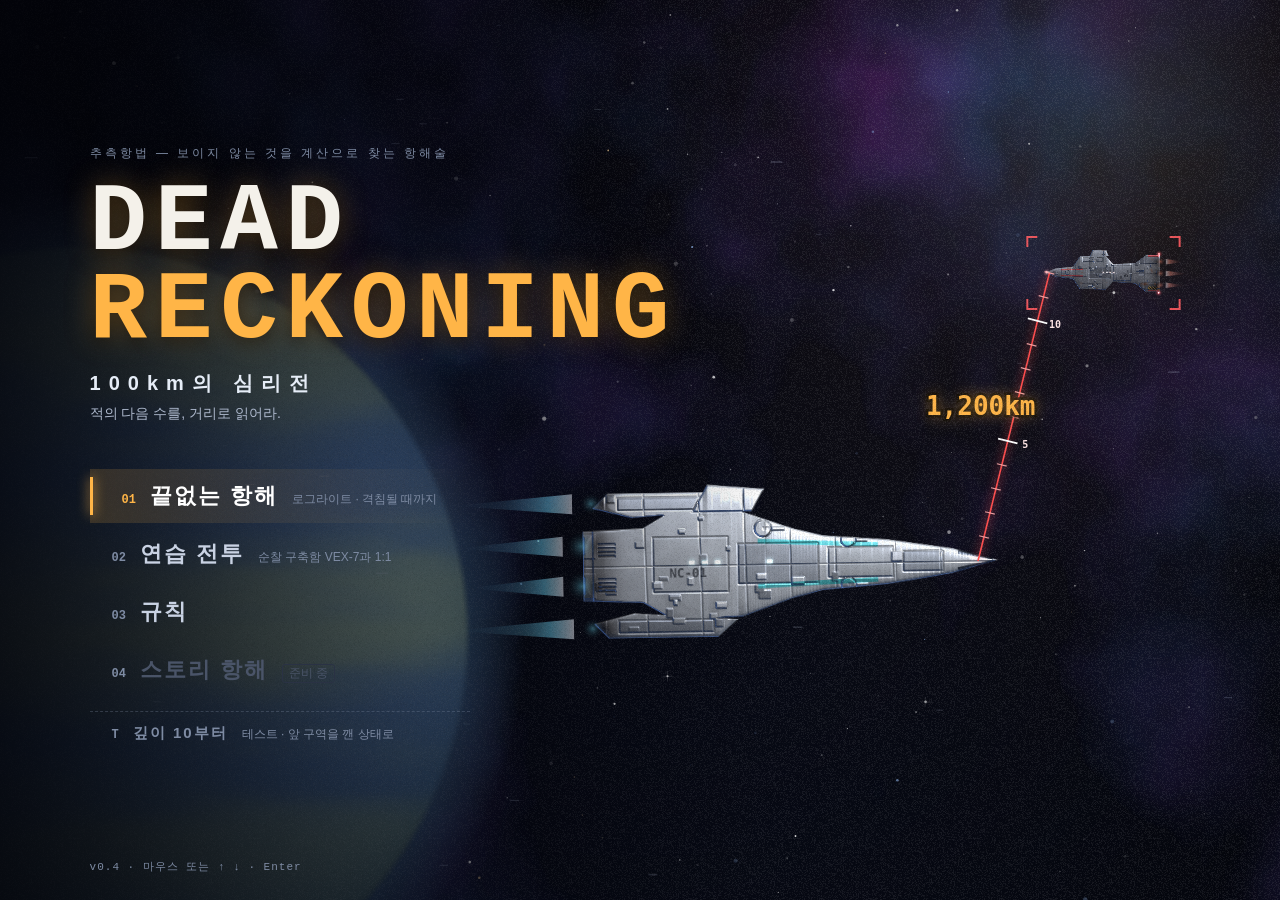
==== commit 6afb33a9: "모서리 계기판 없앰: 이름은 선체 막대 위 · 적 교리 · 기동 기록 · 적 OD 상태 숨김" ====
--- a/index.html
+++ b/index.html
@@ -20,8 +20,6 @@
 
     <!-- 전장: 함선이 떠 있는 자리 -->
     <section id="field">
-      <div id="hudPlayer" class="hud left"></div>
-      <div id="hudEnemy" class="hud right"></div>
       <div id="hudCenter">
         <div id="steps" class="phaseSteps"></div>
         <div id="distLbl"></div>
--- a/style.css
+++ b/style.css
@@ -562,3 +562,45 @@
 .ssAssign:empty { display: none; }
 .shipStat.enemy .ssAssign { color: #FFB3B5; border: 1px solid var(--foe); }
 .shipStat.player .ssAssign { color: #BFF6F8; border: 1px solid var(--me); }
+
+/* 선제 · 시스템 표시 (단계별 공개) */
+.card .preBadge { position: absolute; left: 50%; top: 40px; transform: translateX(-50%); z-index: 2; font-size: 11px; font-weight: 900; letter-spacing: 2px; color: #1A1204; background: #FFD166; padding: 1px 10px; border-radius: 3px; box-shadow: 0 0 10px rgba(255,209,102,0.7); }
+.card .sysBadge { top: 40px; }
+.rcard[data-type=system] { border-color: rgba(192,139,255,0.75); } .rcard[data-type=system] .ri { color: var(--system); }
+
+/* 연료 칸: 오버드라이브로 늘어난 칸 */
+.fuelPips i.odSlot { border-color: var(--heat); box-shadow: inset 0 0 0 1px rgba(255,122,58,0.6); }
+.fuelPips i.odSlot.used { background: linear-gradient(180deg, #FFB547, var(--heat)); box-shadow: 0 0 6px rgba(255,122,58,0.6); }
+
+/* 단계별 공개 카드 크게 (물러날 때는 작게) */
+#reveal { width: min(98%, 1320px); gap: 20px; }
+#reveal .rcard { width: 190px; height: 104px; padding: 14px 12px 12px 72px; font-size: 18px; border-radius: 9px; }
+#reveal .rcard .ri { left: 14px; }
+#reveal .rcard small { font-size: 13px; margin-top: 6px; }
+#reveal .rcard.none { width: 150px; padding: 0; display: grid; place-items: center; color: var(--dim); font-size: 15px; font-weight: 400; background: rgba(10,15,28,0.6); }
+#reveal .revealMid { font-size: 17px; padding: 10px 0; }
+#reveal.sysPhase .rcard { width: 260px; height: 130px; padding: 16px 16px 14px 88px; font-size: 22px; }
+#reveal.sysPhase .rcard.none { width: 200px; }
+#reveal.docked { transform: translate(-50%, 0) scale(0.5); }
+
+/* 물러난 공개 줄: 한 줄로 작게 (선체 막대를 가리지 않게) */
+#reveal.docked { top: 34px; transform: translate(-50%, 0) scale(0.42); }
+#reveal.docked .revealSide { flex-wrap: nowrap; }
+
+/* 가운데 공개: 화면 폭 안에 (한쪽에 카드 3장이 한 줄로) */
+#reveal { width: min(96%, 1240px); transform: translate(-50%, -50%) scale(1); }
+
+#reveal .rcard { width: 180px; }
+#reveal { transform-origin: 50% 0; }   /* 가운데(배율 1)에선 영향 없음 · 물러날 때 위쪽 기준으로 줄어듦 */
+
+/* '없음'은 뒤집지 않고 그대로 */
+#reveal .rcard.none { animation: none !important; }
+
+/* 함선 이름: 선체 막대 위 (모서리 계기판은 없앰) */
+.shipStat.top { display: flex; flex-direction: column; align-items: center; gap: 3px; }
+.shipStat .ssRow { display: flex; align-items: center; gap: 7px; }
+.shipStat.enemy .ssRow { flex-direction: row-reverse; }
+.shipStat.enemy.top { flex-direction: column; }
+.ssName { font-size: 13px; font-weight: 900; letter-spacing: 1px; text-shadow: 0 0 6px #000, 0 1px 2px #000; white-space: nowrap; }
+.shipStat.player .ssName { color: var(--me); }
+.shipStat.enemy .ssName { color: var(--foe); }
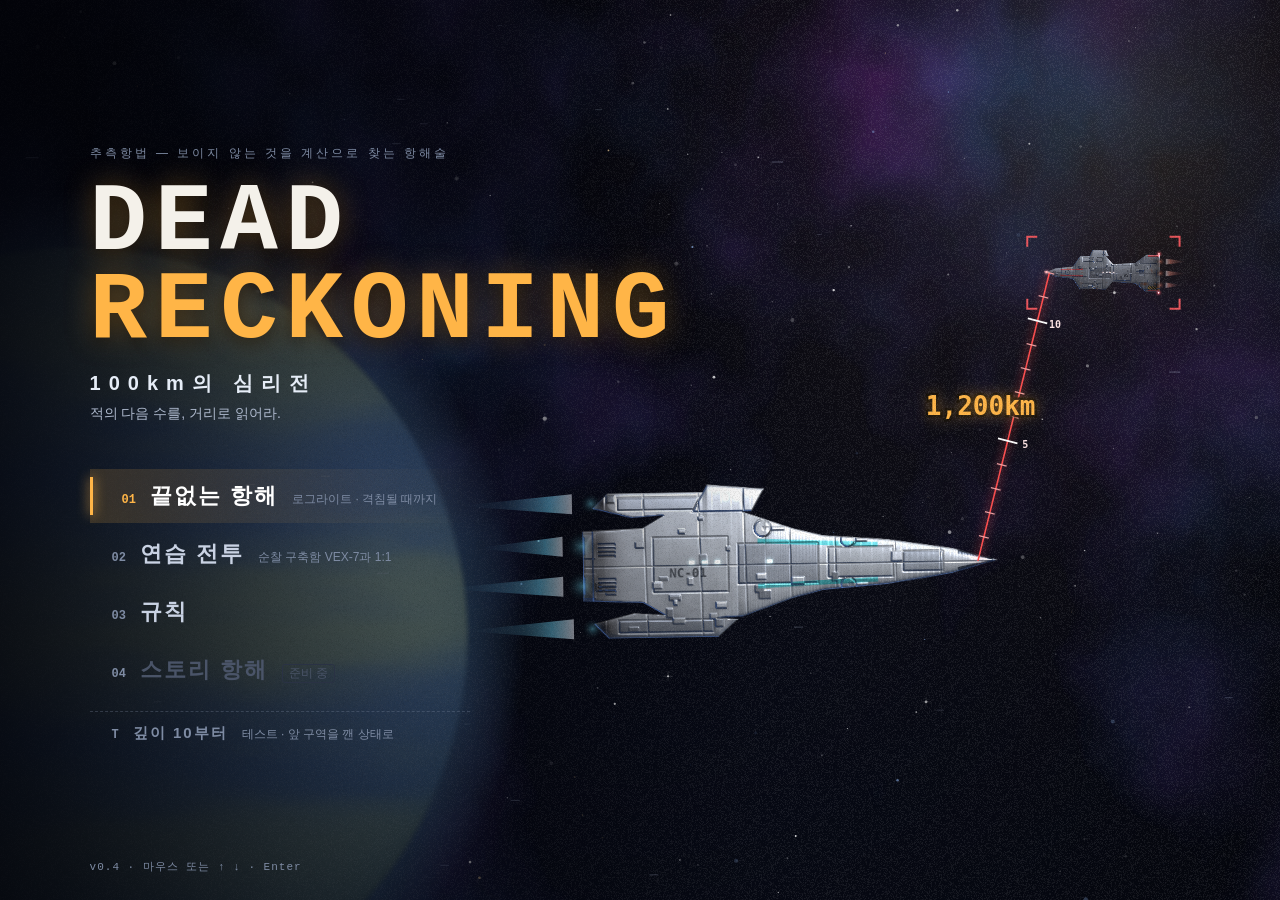
==== commit dbfbaf5d: "턴 빠르게: 빈 단계 묶어서 한 번에 · 클릭/Space로 넘기기" ====
--- a/index.html
+++ b/index.html
@@ -29,6 +29,7 @@
       <div id="hint"></div>
       <div id="radio"></div>
       <div id="turnSum" class="hidden"></div>
+      <div id="skipHint">클릭 · Space = 넘기기</div>
       <div id="reveal" class="hidden">
         <div class="revealSide me"></div>
         <div class="revealMid">동시 공개</div>
--- a/style.css
+++ b/style.css
@@ -604,3 +604,30 @@
 .ssName { font-size: 13px; font-weight: 900; letter-spacing: 1px; text-shadow: 0 0 6px #000, 0 1px 2px #000; white-space: nowrap; }
 .shipStat.player .ssName { color: var(--me); }
 .shipStat.enemy .ssName { color: var(--foe); }
+
+/* 지원 카드 (노랑) */
+:root { --support: #FFD166; }
+.card[data-type=support] .cart { color: var(--support); background: radial-gradient(ellipse at 50% 60%, rgba(255,209,102,0.28), rgba(60,44,8,0.4) 70%); }
+.card[data-type=support] .ctype { color: var(--support); }
+.card .sysBadge.supBadge { background: var(--support); color: #1A1204; box-shadow: 0 0 10px rgba(255,209,102,0.7); }
+.dtype[data-type=support] { color: var(--support); }
+.pileItem[data-type=support] .ri { color: var(--support); }
+.card[data-type=system] .cart { color: var(--system); }
+
+.card .ctext.long { font-size: 11.5px; line-height: 1.4; }
+
+/* 전장 카드 (황토) */
+:root { --field: #E6B873; }
+.card[data-type=field] .cart { color: var(--field); background: radial-gradient(ellipse at 50% 60%, rgba(230,184,115,0.28), rgba(60,40,12,0.4) 70%); }
+.card[data-type=field] .ctype { color: var(--field); }
+.chip[data-type=field] { border-color: rgba(230,184,115,0.6); }
+.rcard[data-type=field] { border-color: rgba(230,184,115,0.8); } .rcard[data-type=field] .ri { color: var(--field); }
+.dtype[data-type=field] { color: var(--field); }
+.pileItem[data-type=field] .ri { color: var(--field); }
+
+/* 넘기기 안내 (처리 중에만) */
+#skipHint { position: absolute; right: 16px; bottom: 10px; font-size: 12px; color: var(--dim); background: rgba(6,10,20,0.7); border: 1px solid var(--line); padding: 3px 10px; border-radius: 4px; opacity: 0; transition: opacity 0.3s; pointer-events: none; z-index: 3; }
+body.resolving #skipHint { opacity: 1; }
+/* 빈 단계 묶음: 가운데 글자를 가로로 */
+#reveal.emptyGroup .revealMid { writing-mode: horizontal-tb; font-size: 14px; letter-spacing: 1px; padding: 8px 12px; border: 1px solid rgba(255,181,71,0.4); }
+#reveal.emptyGroup .rcard.none { height: 64px; width: 120px; }
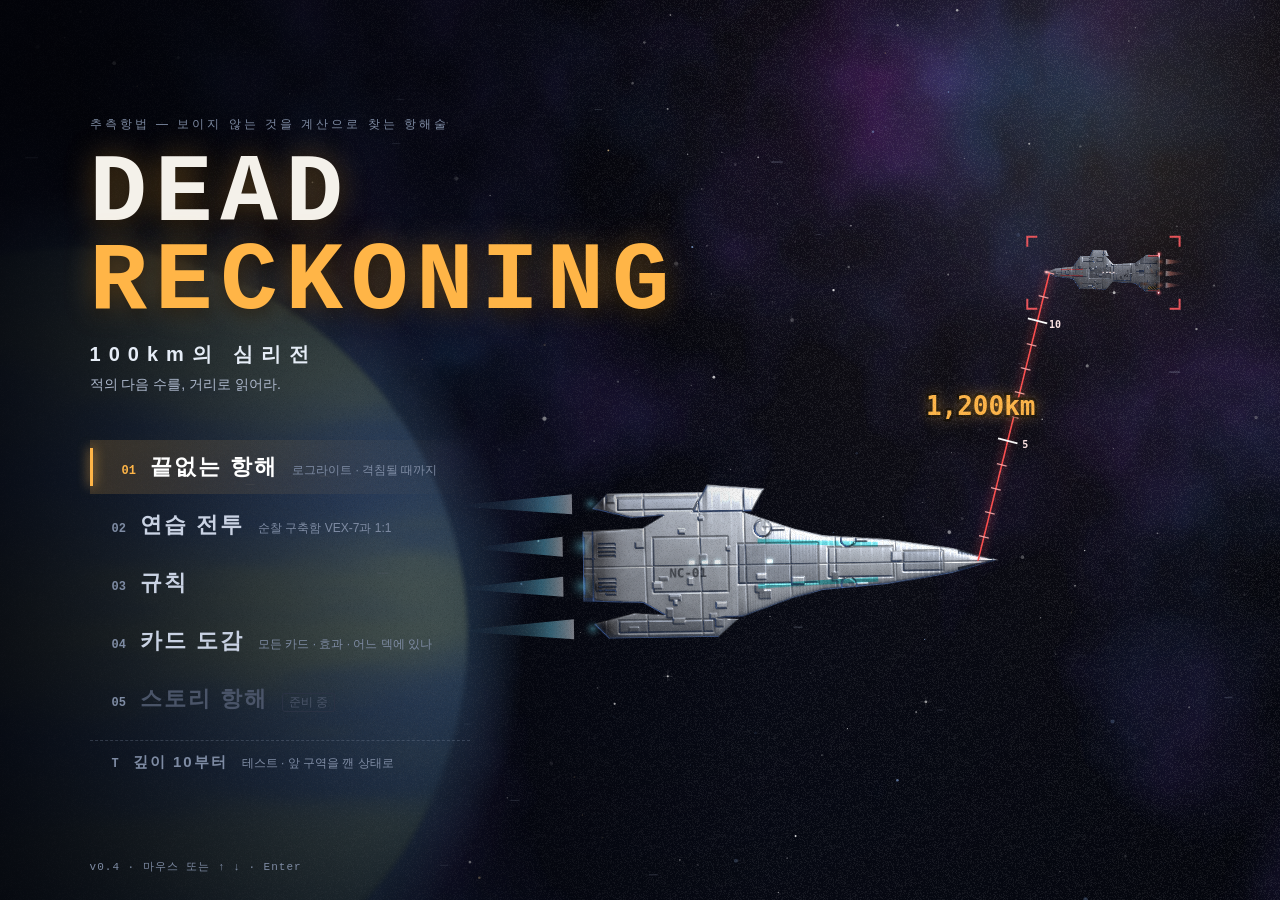
==== commit 851b906d: "함선 기본 덱 반영 (카드 목록 덱 짜기) · 메인 화면 카드 도감" ====
--- a/index.html
+++ b/index.html
@@ -56,12 +56,16 @@
           <button data-m="endless"><i>01</i>끝없는 항해<small id="bestDepth">로그라이트</small></button>
           <button data-m="practice"><i>02</i>연습 전투<small>순찰 구축함 VEX-7과 1:1</small></button>
           <button data-m="rules"><i>03</i>규칙</button>
-          <button data-m="voyage" disabled><i>04</i>스토리 항해<small>준비 중</small></button>
+          <button data-m="codex"><i>04</i>카드 도감<small>모든 카드 · 효과 · 어느 덱에 있나</small></button>
+          <button data-m="voyage" disabled><i>05</i>스토리 항해<small>준비 중</small></button>
           <button data-m="depth10" class="dev"><i>T</i>깊이 10부터<small>테스트 · 앞 구역을 깬 상태로</small></button>
         </nav>
       </div>
       <div class="tFoot">v0.4 · 마우스 또는 ↑ ↓ · Enter</div>
     </section>
+
+    <!-- 카드 도감 -->
+    <section id="codex" class="hidden"></section>
 
     <!-- 항해 화면 (이야기 · 항로 · 보상 · 사건) -->
     <section id="voyage" class="hidden"></section>
--- a/style.css
+++ b/style.css
@@ -631,3 +631,24 @@
 /* 빈 단계 묶음: 가운데 글자를 가로로 */
 #reveal.emptyGroup .revealMid { writing-mode: horizontal-tb; font-size: 14px; letter-spacing: 1px; padding: 8px 12px; border: 1px solid rgba(255,181,71,0.4); }
 #reveal.emptyGroup .rcard.none { height: 64px; width: 120px; }
+
+/* ── 카드 도감 ── */
+#codex { position: fixed; inset: 0; z-index: 40; background: rgba(2,3,10,0.94); backdrop-filter: blur(6px); display: flex; flex-direction: column; padding: 22px 28px 16px; gap: 12px; }
+#codex .cxHead { display: flex; align-items: center; justify-content: space-between; }
+#codex h1 { margin: 0; font-size: 26px; letter-spacing: 2px; }
+#codex h1 small { font-size: 14px; color: var(--dim); margin-left: 6px; }
+#codex .cxClose { background: rgba(255,255,255,0.06); border: 1px solid var(--line); border-radius: 6px; padding: 6px 14px; }
+#codex .cxTabs { display: flex; gap: 6px; flex-wrap: wrap; }
+#codex .cxTabs button { background: rgba(18,27,43,0.85); border: 1px solid var(--line); border-radius: 6px; padding: 6px 14px; font-size: 13px; }
+#codex .cxTabs button.on { background: var(--amber); color: #1A1204; border-color: var(--amber); font-weight: 900; }
+#codex .cxBody { flex: 1; min-height: 0; display: flex; gap: 18px; }
+#codex .cxGrid { flex: 1; overflow-y: auto; display: grid; grid-template-columns: repeat(auto-fill, 176px); gap: 14px; align-content: start; padding: 4px; }
+#codex .codexCard { cursor: pointer; }
+#codex .codexCard.sel { border-color: var(--amber); box-shadow: 0 0 0 1px var(--amber), 0 10px 26px rgba(255,181,71,0.3); transform: translateY(-4px); }
+#codex .cxDetail { width: 340px; flex: none; overflow-y: auto; background: rgba(8,13,26,0.9); border: 1px solid rgba(255,181,71,0.35); border-radius: 10px; padding: 14px 16px; font-size: 13px; }
+#codex .cxDetail .dhead { display: flex; align-items: center; gap: 8px; margin-bottom: 8px; }
+#codex .cxDetail .dhead .cost { width: 26px; height: 26px; border-radius: 50%; background: var(--fuel); color: #07210F; font-weight: 900; font-family: var(--mono); display: grid; place-items: center; font-size: 14px; }
+#codex .cxDetail .dhead b { font-size: 18px; flex: 1; }
+#codex .cxDetail .dhead .cheat { font-family: var(--mono); color: var(--heat); font-weight: 900; }
+#codex .cxDetail ul { margin: 8px 0 0; padding-left: 18px; color: #C9D3E4; line-height: 1.6; }
+#codex .cxDetail .mini { margin-top: 8px; }
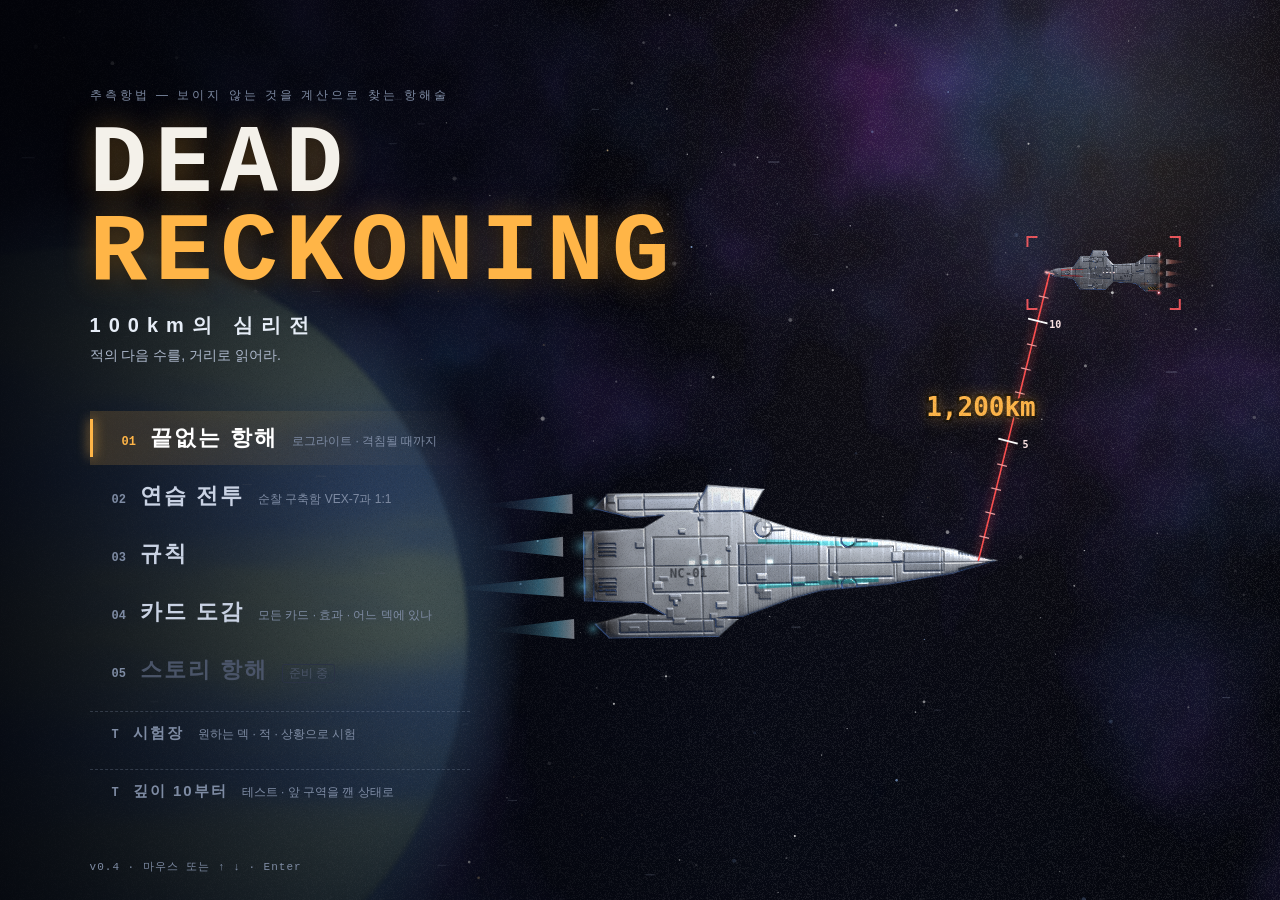
==== commit 9b233039: "시험장: 덱 · 적 · 거리 · 무적 고르고 시작 + 전투 중 시험 도구" ====
--- a/index.html
+++ b/index.html
@@ -13,6 +13,7 @@
     <header id="top">
       <div class="logo">DEAD RECKONING <span>100km의 심리전</span></div>
       <div id="turnInfo"></div>
+      <button id="sbBtn" class="topBtn hidden">🧪 시험 도구</button>
       <button id="menuBtn" class="topBtn">메인 화면</button>
       <button id="logBtn" class="topBtn">기록 (L)</button>
       <button id="helpBtn" class="topBtn">규칙 (H)</button>
@@ -58,11 +59,15 @@
           <button data-m="rules"><i>03</i>규칙</button>
           <button data-m="codex"><i>04</i>카드 도감<small>모든 카드 · 효과 · 어느 덱에 있나</small></button>
           <button data-m="voyage" disabled><i>05</i>스토리 항해<small>준비 중</small></button>
+          <button data-m="sandbox" class="dev"><i>T</i>시험장<small>원하는 덱 · 적 · 상황으로 시험</small></button>
           <button data-m="depth10" class="dev"><i>T</i>깊이 10부터<small>테스트 · 앞 구역을 깬 상태로</small></button>
         </nav>
       </div>
       <div class="tFoot">v0.4 · 마우스 또는 ↑ ↓ · Enter</div>
     </section>
+
+    <!-- 시험장: 전투 중 도구 -->
+    <aside id="sbPanel" class="hidden"></aside>
 
     <!-- 카드 도감 -->
     <section id="codex" class="hidden"></section>
--- a/style.css
+++ b/style.css
@@ -652,3 +652,47 @@
 #codex .cxDetail .dhead .cheat { font-family: var(--mono); color: var(--heat); font-weight: 900; }
 #codex .cxDetail ul { margin: 8px 0 0; padding-left: 18px; color: #C9D3E4; line-height: 1.6; }
 #codex .cxDetail .mini { margin-top: 8px; }
+
+/* 드로우: 뽑을 더미에서 손패로 날아옴 · 쓴 지원 카드는 버린 더미로 */
+.card.drawIn { animation: drawIn 0.55s cubic-bezier(.2,.9,.3,1) both; z-index: 5; }
+@keyframes drawIn {
+  0% { transform: translate(var(--fx), var(--fy)) scale(0.45) rotate(-12deg); opacity: 0.2; }
+  60% { opacity: 1; }
+  100% { transform: none; opacity: 1; }
+}
+.flyCard.toPile.go { transform: translate(-50%, -50%) scale(0.3) rotate(10deg); opacity: 0.3; }
+
+/* ── 시험장 ── */
+.sbBox { width: min(1000px, 94vw); max-height: 90vh; overflow-y: auto; text-align: left; }
+.sbBox h1 small { font-size: 13px; color: var(--dim); margin-left: 8px; font-weight: 400; }
+.sbBox .sbRow { display: flex; flex-wrap: wrap; align-items: center; gap: 8px; margin: 10px 0; font-size: 13px; }
+.sbBox .sbRow button, .sbCard button, #sbPanel button { background: rgba(255,255,255,0.06); border: 1px solid var(--line); border-radius: 5px; padding: 3px 9px; font-size: 12px; }
+.sbBox select, #sbPanel select { background: #0C1320; color: var(--text); border: 1px solid var(--line); border-radius: 4px; padding: 3px 6px; font: inherit; font-size: 12px; }
+.sbBox .sbGrid { display: grid; grid-template-columns: repeat(auto-fill, minmax(210px, 1fr)); gap: 6px; }
+.sbCard { display: flex; align-items: center; gap: 6px; padding: 5px 8px; background: rgba(18,27,43,0.8); border: 1px solid var(--line); border-radius: 6px; opacity: 0.6; }
+.sbCard.on { opacity: 1; border-color: rgba(255,181,71,0.6); }
+.sbCard .ri { line-height: 0; }
+.sbCard .nm { flex: 1; font-size: 13px; }
+.sbCard b { min-width: 16px; text-align: center; font-family: var(--mono); }
+.sbCard[data-type=weapon] .ri { color: var(--weapon); } .sbCard[data-type=defense] .ri { color: var(--defense); } .sbCard[data-type=move] .ri { color: var(--move); }
+.sbCard[data-type=system] .ri { color: var(--system); } .sbCard[data-type=field] .ri { color: var(--field); } .sbCard[data-type=support] .ri { color: var(--support); }
+.sbBox .sbGo { background: var(--amber) !important; color: #1A1204; font-weight: 900; padding: 8px 22px !important; font-size: 14px !important; }
+.sbBox .sbGo:disabled { opacity: 0.4; }
+#sbBtn { color: #FFD166; border-color: rgba(255,209,102,0.5); }
+#sbPanel { position: fixed; right: 12px; top: 44px; width: 330px; z-index: 6; background: rgba(6,10,20,0.94); border: 1px solid rgba(255,209,102,0.45); border-radius: 8px; padding: 10px 12px; font-size: 12px; display: flex; flex-direction: column; gap: 6px; }
+#sbPanel .sbHead { display: flex; justify-content: space-between; align-items: center; color: #FFD166; font-size: 13px; }
+#sbPanel .sbLine { display: flex; align-items: center; gap: 5px; flex-wrap: wrap; }
+#sbPanel .sbLine > span { min-width: 76px; color: var(--dim); }
+#sbPanel .sbLine > span b { color: var(--text); }
+#sbPanel button.on { background: #FFD166; color: #1A1204; border-color: #FFD166; }
+#sbPanel .sbNote { color: var(--dim); font-size: 11px; }
+
+/* 시험장 버튼 글자 잘 보이게 */
+.sbBox { max-width: none !important; }
+.sbBox .sbRow button, .sbCard button { color: var(--text) !important; background: rgba(255,255,255,0.08) !important; border: 1px solid rgba(255,255,255,0.25) !important; font-weight: 700; box-shadow: none !important; }
+.sbBox .sbRow button:hover, .sbCard button:hover { border-color: var(--amber) !important; color: var(--amber) !important; }
+.sbCard button { width: 26px; height: 24px; padding: 0 !important; font-size: 15px !important; }
+.sbBox .sbGo { background: var(--amber) !important; color: #1A1204 !important; }
+.sbBox .ghostBtn { color: var(--text) !important; }
+.sbBox .sbRow button.sbGo { background: var(--amber) !important; color: #1A1204 !important; border-color: var(--amber) !important; padding: 8px 24px !important; font-size: 14px !important; }
+.sbBox .sbRow button.sbGo:disabled { opacity: 0.4; }
